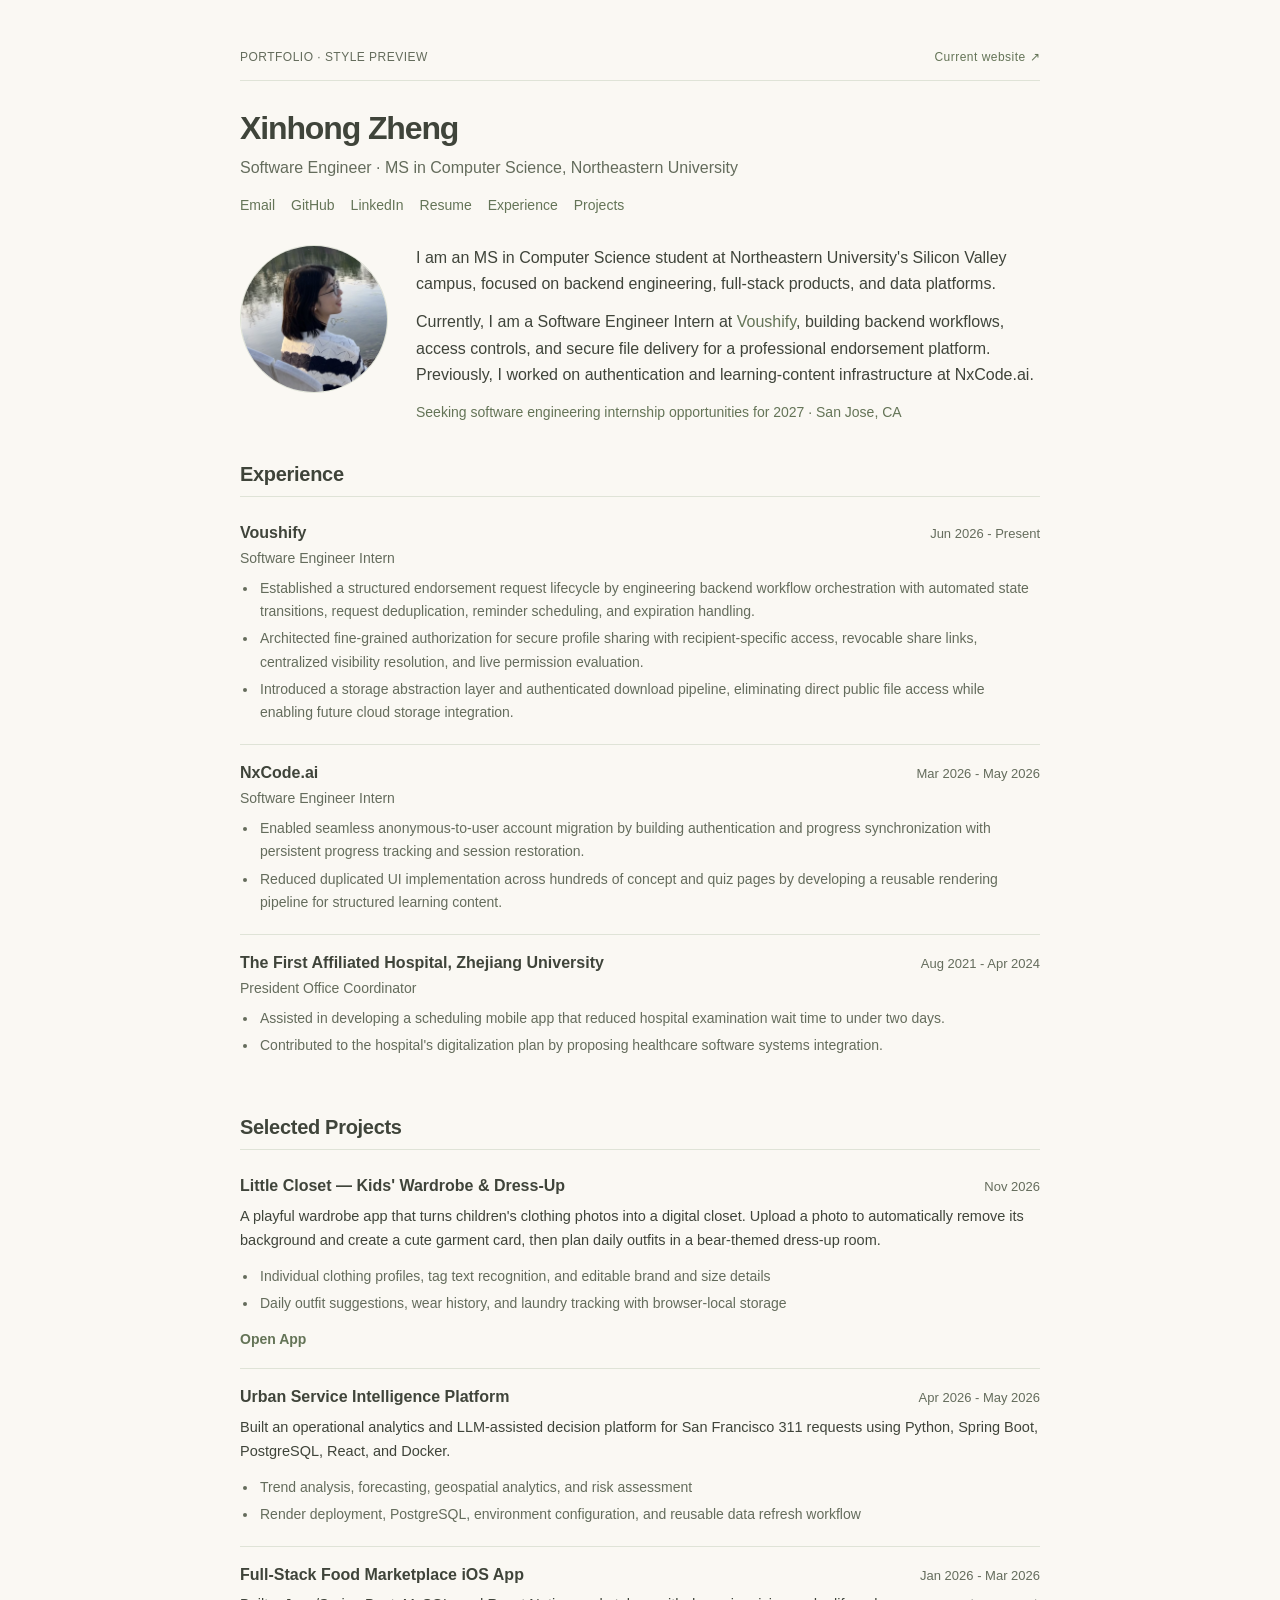
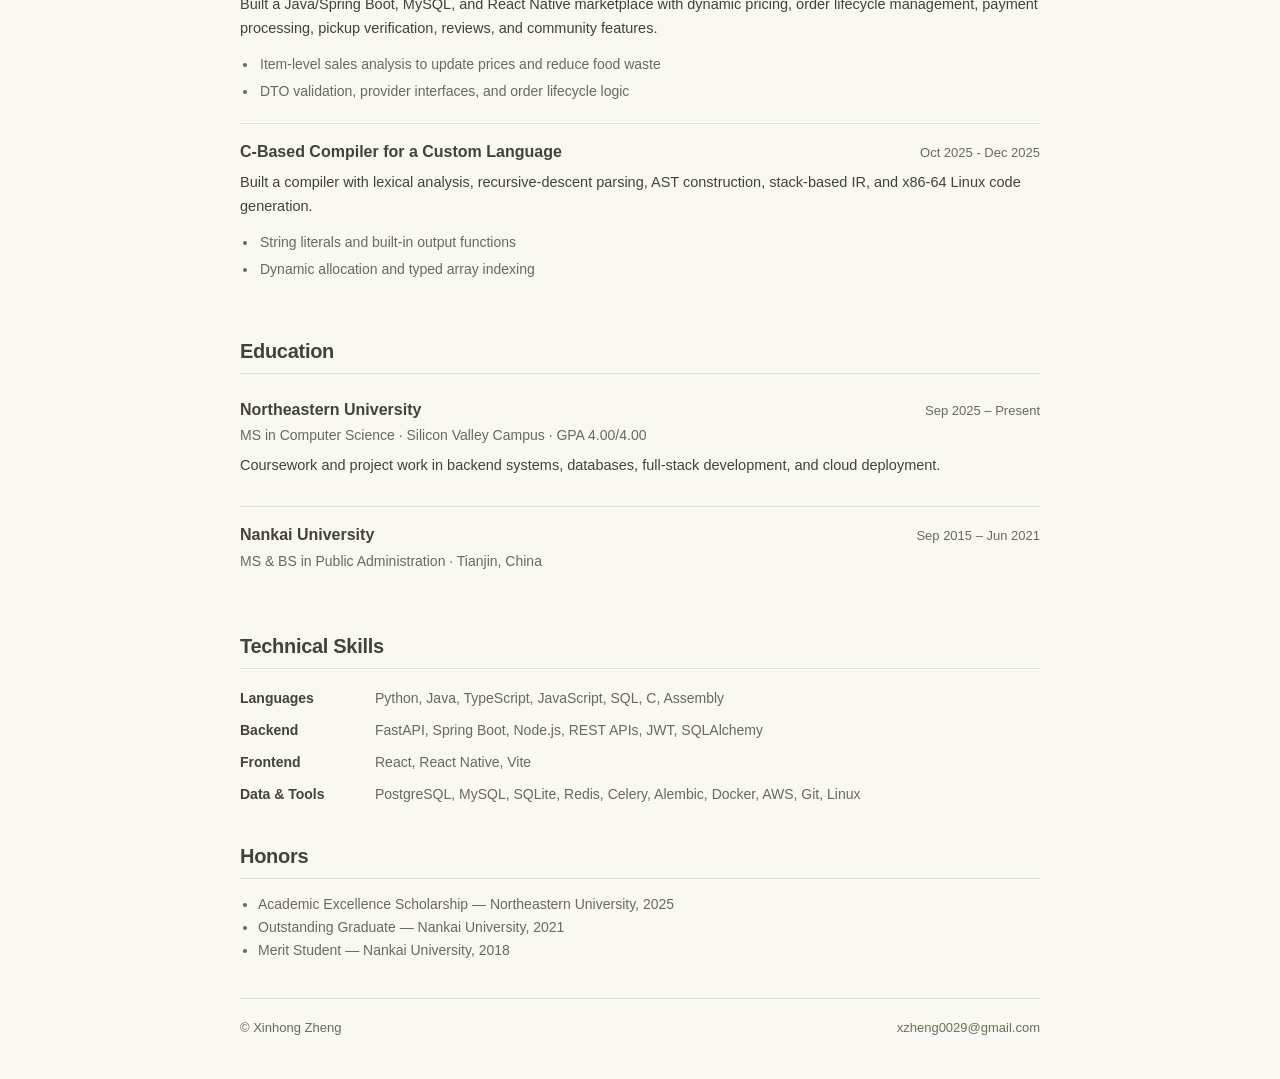
==== test.html @ 4bdd2804 "Add compact portfolio style preview as separate test page" ====
<!doctype html><html lang="en"><head><meta charset="utf-8"><meta name="viewport" content="width=device-width,initial-scale=1"><meta name="robots" content="noindex"><title>Xinhong Zheng | Compact Portfolio Preview</title><link rel="stylesheet" href="styles/compact-preview.css"></head><body><main class="wrap"><div class="preview"><span>PORTFOLIO · STYLE PREVIEW</span><a href="index.html">Current website ↗</a></div><header><h1>Xinhong Zheng</h1><p class="subtitle">Software Engineer · MS in Computer Science, Northeastern University</p><nav class="links" aria-label="Profile links"><a href="mailto:xzheng0029@gmail.com">Email</a><a href="https://github.com/Xinhong029">GitHub</a><a href="https://www.linkedin.com/in/xzheng0029/">LinkedIn</a><a href="resume.pdf">Resume</a><a href="#experience">Experience</a><a href="#projects">Projects</a></nav><div class="intro"><img src="assets/profile-photo.jpg" alt="Xinhong Zheng by a lake"><div><p>I am an MS in Computer Science student at Northeastern University's Silicon Valley campus, focused on backend engineering, full-stack products, and data platforms.</p><p>Currently, I am a Software Engineer Intern at <a href="#experience">Voushify</a>, building backend workflows, access controls, and secure file delivery for a professional endorsement platform. Previously, I worked on authentication and learning-content infrastructure at NxCode.ai.</p><p class="availability">Seeking software engineering internship opportunities for 2027 · San Jose, CA</p></div></div></header><section id="experience"><h2>Experience</h2><article class="entry"><div class="entry-head"><h3>Voushify</h3><span class="date">Jun 2026 - Present</span></div><p class="role">Software Engineer Intern</p><ul>
<li>Established a structured endorsement request lifecycle by engineering backend workflow orchestration with automated state transitions, request deduplication, reminder scheduling, and expiration handling.</li>
<li>Architected fine-grained authorization for secure profile sharing with recipient-specific access, revocable share links, centralized visibility resolution, and live permission evaluation.</li>
<li>Introduced a storage abstraction layer and authenticated download pipeline, eliminating direct public file access while enabling future cloud storage integration.</li>
</ul></article><article class="entry"><div class="entry-head"><h3>NxCode.ai</h3><span class="date">Mar 2026 - May 2026</span></div><p class="role">Software Engineer Intern</p><ul>
<li>Enabled seamless anonymous-to-user account migration by building authentication and progress synchronization with persistent progress tracking and session restoration.</li>
<li>Reduced duplicated UI implementation across hundreds of concept and quiz pages by developing a reusable rendering pipeline for structured learning content.</li>
</ul></article><article class="entry"><div class="entry-head"><h3>The First Affiliated Hospital, Zhejiang University</h3><span class="date">Aug 2021 - Apr 2024</span></div><p class="role">President Office Coordinator</p><ul>
<li>Assisted in developing a scheduling mobile app that reduced hospital examination wait time to under two days.</li>
<li>Contributed to the hospital's digitalization plan by proposing healthcare software systems integration.</li>
</ul></article></section><section id="projects"><h2>Selected Projects</h2><article class="entry project"><div class="entry-head"><h3>Little Closet — Kids' Wardrobe & Dress-Up</h3><span class="date">Nov 2026</span></div><p>A playful wardrobe app that turns children's clothing photos into
              a digital closet. Upload a photo to automatically remove its
              background and create a cute garment card, then plan daily outfits
              in a bear-themed dress-up room.</p><ul>
<li>Individual clothing profiles, tag text recognition, and editable brand and size details</li>
<li>Daily outfit suggestions, wear history, and laundry tracking with browser-local storage</li>
</ul><a class="ghost-btn" href="https://little-closet-playroom.seasonalchutney2.chatgpt.site" rel="noopener" target="_blank">
<i aria-hidden="true" class="fa-solid fa-arrow-up-right-from-square"></i>
              Open App
            </a></article><article class="entry project"><div class="entry-head"><h3>Urban Service Intelligence Platform</h3><span class="date">Apr 2026 - May 2026</span></div><p>Built an operational analytics and LLM-assisted decision platform
              for San Francisco 311 requests using Python, Spring Boot,
              PostgreSQL, React, and Docker.</p><ul>
<li>Trend analysis, forecasting, geospatial analytics, and risk assessment</li>
<li>Render deployment, PostgreSQL, environment configuration, and reusable data refresh workflow</li>
</ul></article><article class="entry project"><div class="entry-head"><h3>Full-Stack Food Marketplace iOS App</h3><span class="date">Jan 2026 - Mar 2026</span></div><p>Built a Java/Spring Boot, MySQL, and React Native marketplace with
              dynamic pricing, order lifecycle management, payment processing,
              pickup verification, reviews, and community features.</p><ul>
<li>Item-level sales analysis to update prices and reduce food waste</li>
<li>DTO validation, provider interfaces, and order lifecycle logic</li>
</ul></article><article class="entry project"><div class="entry-head"><h3>C-Based Compiler for a Custom Language</h3><span class="date">Oct 2025 - Dec 2025</span></div><p>Built a compiler with lexical analysis, recursive-descent parsing,
              AST construction, stack-based IR, and x86-64 Linux code generation.</p><ul>
<li>String literals and built-in output functions</li>
<li>Dynamic allocation and typed array indexing</li>
</ul></article></section><section><h2>Education</h2><article class="entry"><div class="entry-head"><h3>Northeastern University</h3><span class="date">Sep 2025 – Present</span></div><p class="role">MS in Computer Science · Silicon Valley Campus · GPA 4.00/4.00</p><p>Coursework and project work in backend systems, databases, full-stack development, and cloud deployment.</p></article><article class="entry"><div class="entry-head"><h3>Nankai University</h3><span class="date">Sep 2015 – Jun 2021</span></div><p class="role">MS &amp; BS in Public Administration · Tianjin, China</p></article></section><section><h2>Technical Skills</h2><dl class="skills"><dt>Languages</dt><dd>Python, Java, TypeScript, JavaScript, SQL, C, Assembly</dd><dt>Backend</dt><dd>FastAPI, Spring Boot, Node.js, REST APIs, JWT, SQLAlchemy</dd><dt>Frontend</dt><dd>React, React Native, Vite</dd><dt>Data &amp; Tools</dt><dd>PostgreSQL, MySQL, SQLite, Redis, Celery, Alembic, Docker, AWS, Git, Linux</dd></dl></section><section><h2>Honors</h2><ul class="award-list"><li>Academic Excellence Scholarship — Northeastern University, 2025</li><li>Outstanding Graduate — Nankai University, 2021</li><li>Merit Student — Nankai University, 2018</li></ul></section><footer><span>© Xinhong Zheng</span><a href="mailto:xzheng0029@gmail.com">xzheng0029@gmail.com</a></footer></main></body></html>
---- styles/compact-preview.css ----
:root{--bg:#faf8f3;--panel:#fffdf7;--ink:#3f443a;--muted:#646c5c;--green:#647457;--line:#dfe3d7;--soft:#eceee2}*{box-sizing:border-box}html{scroll-behavior:smooth;scroll-padding-top:24px}body{margin:0;background:var(--bg);color:var(--ink);font:16px/1.65 -apple-system,BlinkMacSystemFont,"Segoe UI",Roboto,Helvetica,Arial,sans-serif;-webkit-font-smoothing:antialiased}.wrap{max-width:848px;margin:0 auto;padding:48px 24px 40px}a{color:var(--green);text-decoration:none}a:hover{text-decoration:underline}a:focus-visible{outline:2px solid var(--green);outline-offset:4px}.preview{font-size:12px;letter-spacing:.04em;color:var(--muted);border-bottom:1px solid var(--line);padding-bottom:12px;margin-bottom:28px;display:flex;justify-content:space-between;gap:15px}h1{font-size:32px;line-height:1.2;letter-spacing:-.035em;margin:0 0 8px;font-weight:700}.subtitle{color:var(--muted);font-size:16px;margin:0 0 12px}.links{display:flex;flex-wrap:wrap;gap:7px 16px;font-size:14px}.intro{display:grid;grid-template-columns:148px 1fr;gap:28px;margin-top:28px;align-items:start}.intro img{width:148px;height:148px;border-radius:50%;object-fit:cover;object-position:center 52%;border:1px solid var(--line)}p{margin:0 0 12px}.intro p:last-child{margin:0}.availability{font-size:14px;color:var(--green)}section{margin-top:36px}h2{font-size:20px;line-height:1.4;letter-spacing:-.015em;margin:0 0 8px;padding-bottom:8px;border-bottom:1px solid var(--line)}h3{font-size:16px;line-height:1.45;margin:0;font-weight:650}.entry{padding:16px 0;border-bottom:1px solid var(--line)}.entry:last-child{border-bottom:0}.entry-head{display:flex;justify-content:space-between;align-items:baseline;gap:20px}.date{font-size:13px;color:var(--muted);white-space:nowrap}.role{font-size:14px;margin:3px 0 7px;color:var(--muted)}.entry p:not(.role){font-size:14.5px;margin-top:7px}.entry ul{padding-left:18px;margin:6px 0 0;font-size:14px;color:var(--muted)}.entry li{padding-left:2px;margin:4px 0}.project .ghost-btn{display:inline-block;font-size:14px;font-weight:600;margin-top:9px}.project .ghost-btn i{display:none}.skills{display:grid;grid-template-columns:115px 1fr;gap:9px 20px;font-size:14px;margin:18px 0 0}.skills dt{font-weight:600}.skills dd{margin:0;color:var(--muted)}.award-list{padding-left:18px;font-size:14px;color:var(--muted)}footer{border-top:1px solid var(--line);margin-top:36px;padding-top:18px;font-size:13px;color:var(--muted);display:flex;justify-content:space-between;gap:15px}@media(max-width:600px){.wrap{padding:26px 22px 32px}.intro{grid-template-columns:1fr;gap:20px}.intro img{width:112px;height:112px}.entry-head{display:block}.date{display:block;margin-top:3px}.skills{grid-template-columns:1fr;gap:3px}.skills dd{margin-bottom:9px}h1{font-size:29px}footer{flex-wrap:wrap}}
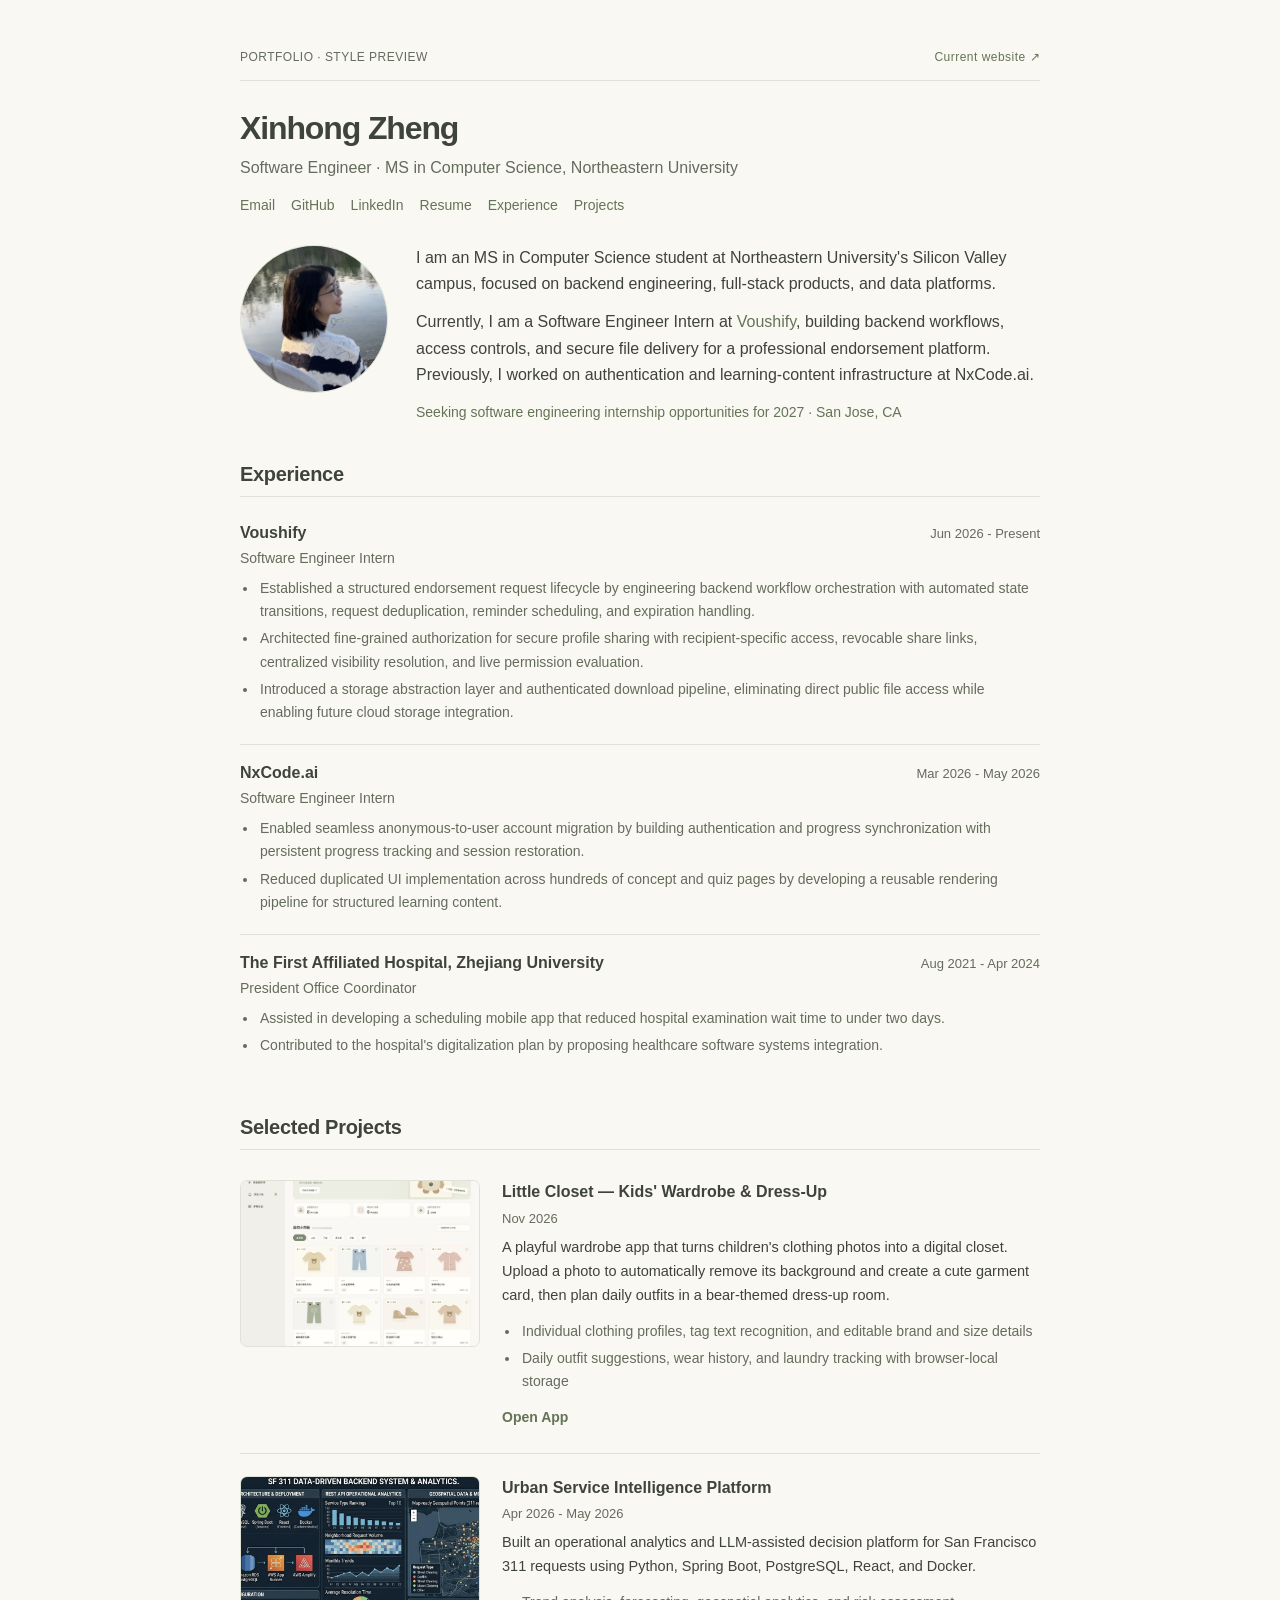
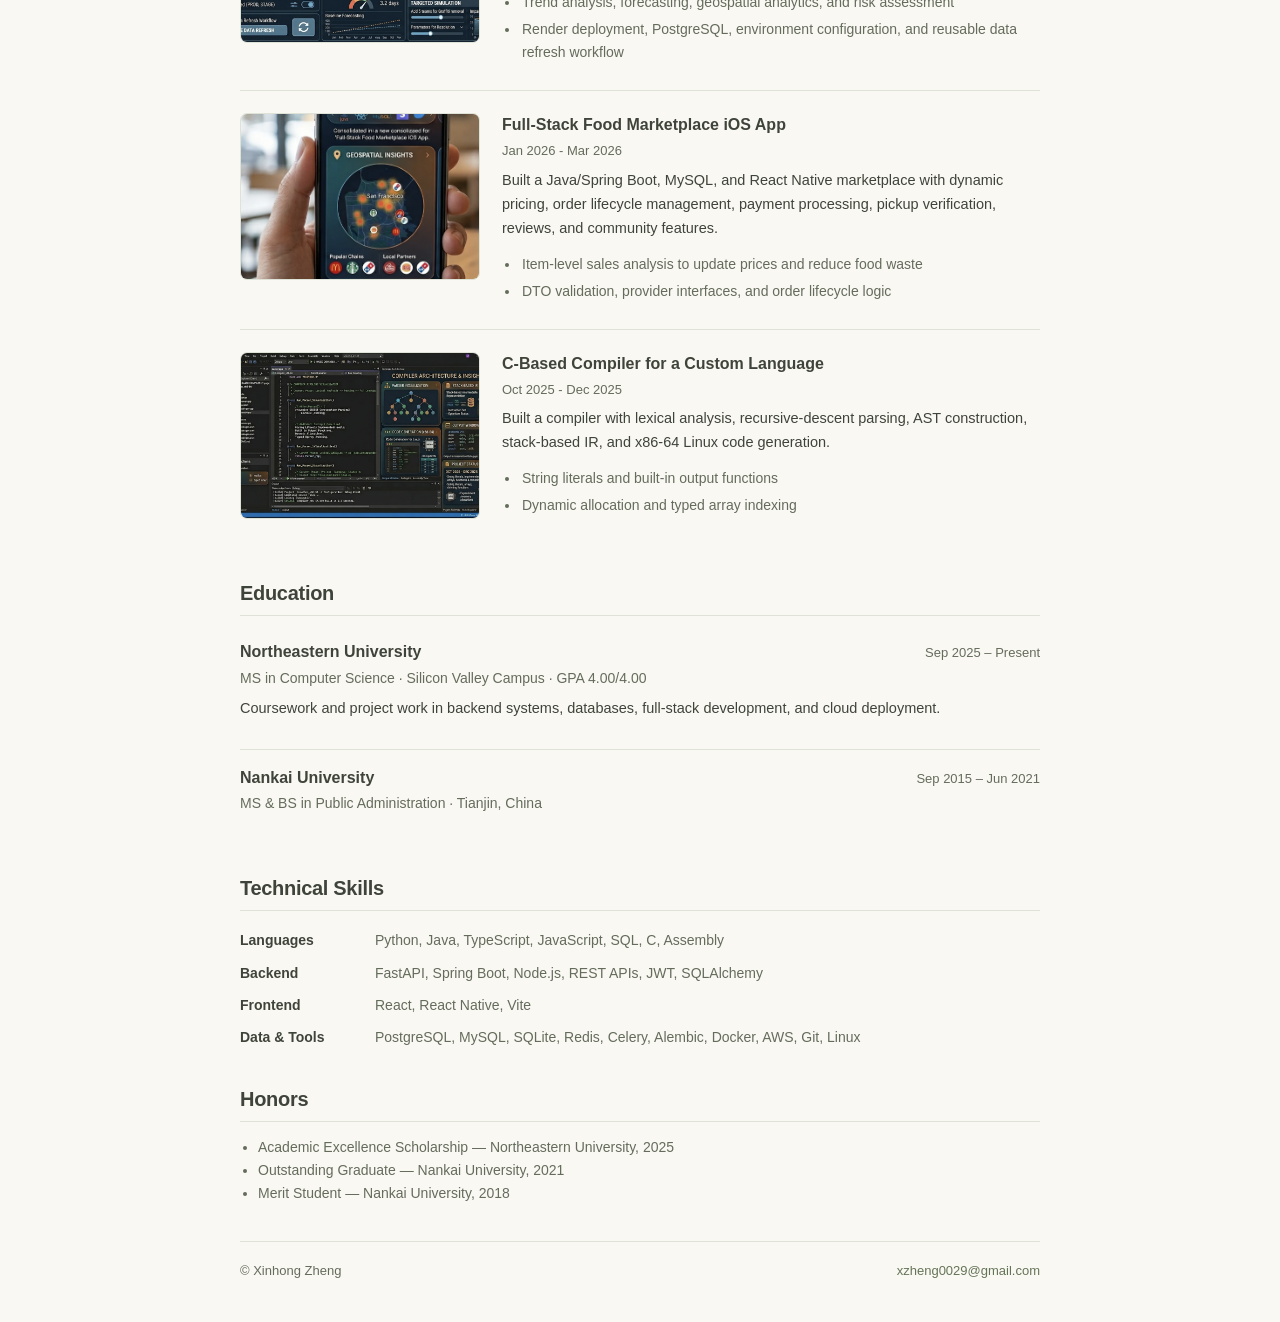
==== commit 05525391: "Restore project figures alongside compact descriptions" ====
--- a/test.html
+++ b/test.html
@@ -1,4 +1,5 @@
-<!doctype html><html lang="en"><head><meta charset="utf-8"><meta name="viewport" content="width=device-width,initial-scale=1"><meta name="robots" content="noindex"><title>Xinhong Zheng | Compact Portfolio Preview</title><link rel="stylesheet" href="styles/compact-preview.css"></head><body><main class="wrap"><div class="preview"><span>PORTFOLIO · STYLE PREVIEW</span><a href="index.html">Current website ↗</a></div><header><h1>Xinhong Zheng</h1><p class="subtitle">Software Engineer · MS in Computer Science, Northeastern University</p><nav class="links" aria-label="Profile links"><a href="mailto:xzheng0029@gmail.com">Email</a><a href="https://github.com/Xinhong029">GitHub</a><a href="https://www.linkedin.com/in/xzheng0029/">LinkedIn</a><a href="resume.pdf">Resume</a><a href="#experience">Experience</a><a href="#projects">Projects</a></nav><div class="intro"><img src="assets/profile-photo.jpg" alt="Xinhong Zheng by a lake"><div><p>I am an MS in Computer Science student at Northeastern University's Silicon Valley campus, focused on backend engineering, full-stack products, and data platforms.</p><p>Currently, I am a Software Engineer Intern at <a href="#experience">Voushify</a>, building backend workflows, access controls, and secure file delivery for a professional endorsement platform. Previously, I worked on authentication and learning-content infrastructure at NxCode.ai.</p><p class="availability">Seeking software engineering internship opportunities for 2027 · San Jose, CA</p></div></div></header><section id="experience"><h2>Experience</h2><article class="entry"><div class="entry-head"><h3>Voushify</h3><span class="date">Jun 2026 - Present</span></div><p class="role">Software Engineer Intern</p><ul>
+<!DOCTYPE html>
+<html lang="en"><head><meta charset="utf-8"/><meta content="width=device-width,initial-scale=1" name="viewport"/><meta content="noindex" name="robots"/><title>Xinhong Zheng | Compact Portfolio Preview</title><link href="styles/compact-preview.css" rel="stylesheet"/></head><body><main class="wrap"><div class="preview"><span>PORTFOLIO · STYLE PREVIEW</span><a href="index.html">Current website ↗</a></div><header><h1>Xinhong Zheng</h1><p class="subtitle">Software Engineer · MS in Computer Science, Northeastern University</p><nav aria-label="Profile links" class="links"><a href="mailto:xzheng0029@gmail.com">Email</a><a href="https://github.com/Xinhong029">GitHub</a><a href="https://www.linkedin.com/in/xzheng0029/">LinkedIn</a><a href="resume.pdf">Resume</a><a href="#experience">Experience</a><a href="#projects">Projects</a></nav><div class="intro"><img alt="Xinhong Zheng by a lake" src="assets/profile-photo.jpg"/><div><p>I am an MS in Computer Science student at Northeastern University's Silicon Valley campus, focused on backend engineering, full-stack products, and data platforms.</p><p>Currently, I am a Software Engineer Intern at <a href="#experience">Voushify</a>, building backend workflows, access controls, and secure file delivery for a professional endorsement platform. Previously, I worked on authentication and learning-content infrastructure at NxCode.ai.</p><p class="availability">Seeking software engineering internship opportunities for 2027 · San Jose, CA</p></div></div></header><section id="experience"><h2>Experience</h2><article class="entry"><div class="entry-head"><h3>Voushify</h3><span class="date">Jun 2026 - Present</span></div><p class="role">Software Engineer Intern</p><ul>
 <li>Established a structured endorsement request lifecycle by engineering backend workflow orchestration with automated state transitions, request deduplication, reminder scheduling, and expiration handling.</li>
 <li>Architected fine-grained authorization for secure profile sharing with recipient-specific access, revocable share links, centralized visibility resolution, and live permission evaluation.</li>
 <li>Introduced a storage abstraction layer and authenticated download pipeline, eliminating direct public file access while enabling future cloud storage integration.</li>
@@ -8,7 +9,9 @@
 </ul></article><article class="entry"><div class="entry-head"><h3>The First Affiliated Hospital, Zhejiang University</h3><span class="date">Aug 2021 - Apr 2024</span></div><p class="role">President Office Coordinator</p><ul>
 <li>Assisted in developing a scheduling mobile app that reduced hospital examination wait time to under two days.</li>
 <li>Contributed to the hospital's digitalization plan by proposing healthcare software systems integration.</li>
-</ul></article></section><section id="projects"><h2>Selected Projects</h2><article class="entry project"><div class="entry-head"><h3>Little Closet — Kids' Wardrobe & Dress-Up</h3><span class="date">Nov 2026</span></div><p>A playful wardrobe app that turns children's clothing photos into
+</ul></article></section><section id="projects"><h2>Selected Projects</h2><article class="entry project"><figure class="project-image">
+<img alt="Little Closet children's wardrobe app with a playful bear dress-up room and clothing collection" loading="lazy" src="assets/project-figures/little-closet.webp"/>
+</figure><div class="project-description"><div class="entry-head"><h3>Little Closet — Kids' Wardrobe &amp; Dress-Up</h3><span class="date">Nov 2026</span></div><p>A playful wardrobe app that turns children's clothing photos into
               a digital closet. Upload a photo to automatically remove its
               background and create a cute garment card, then plan daily outfits
               in a bear-themed dress-up room.</p><ul>
@@ -17,18 +20,24 @@
 </ul><a class="ghost-btn" href="https://little-closet-playroom.seasonalchutney2.chatgpt.site" rel="noopener" target="_blank">
 <i aria-hidden="true" class="fa-solid fa-arrow-up-right-from-square"></i>
               Open App
-            </a></article><article class="entry project"><div class="entry-head"><h3>Urban Service Intelligence Platform</h3><span class="date">Apr 2026 - May 2026</span></div><p>Built an operational analytics and LLM-assisted decision platform
+            </a></div></article><article class="entry project"><figure class="project-image">
+<img alt="SF 311 analytics dashboard with backend architecture, operational charts, and geospatial map" loading="lazy" src="assets/project-figures/urban-service-intelligence.webp"/>
+</figure><div class="project-description"><div class="entry-head"><h3>Urban Service Intelligence Platform</h3><span class="date">Apr 2026 - May 2026</span></div><p>Built an operational analytics and LLM-assisted decision platform
               for San Francisco 311 requests using Python, Spring Boot,
               PostgreSQL, React, and Docker.</p><ul>
 <li>Trend analysis, forecasting, geospatial analytics, and risk assessment</li>
 <li>Render deployment, PostgreSQL, environment configuration, and reusable data refresh workflow</li>
-</ul></article><article class="entry project"><div class="entry-head"><h3>Full-Stack Food Marketplace iOS App</h3><span class="date">Jan 2026 - Mar 2026</span></div><p>Built a Java/Spring Boot, MySQL, and React Native marketplace with
+</ul></div></article><article class="entry project"><figure class="project-image">
+<img alt="Food marketplace mobile app and operational metrics demo in a restaurant setting" loading="lazy" src="assets/project-figures/food-marketplace.webp"/>
+</figure><div class="project-description"><div class="entry-head"><h3>Full-Stack Food Marketplace iOS App</h3><span class="date">Jan 2026 - Mar 2026</span></div><p>Built a Java/Spring Boot, MySQL, and React Native marketplace with
               dynamic pricing, order lifecycle management, payment processing,
               pickup verification, reviews, and community features.</p><ul>
 <li>Item-level sales analysis to update prices and reduce food waste</li>
 <li>DTO validation, provider interfaces, and order lifecycle logic</li>
-</ul></article><article class="entry project"><div class="entry-head"><h3>C-Based Compiler for a Custom Language</h3><span class="date">Oct 2025 - Dec 2025</span></div><p>Built a compiler with lexical analysis, recursive-descent parsing,
+</ul></div></article><article class="entry project"><figure class="project-image">
+<img alt="Compiler architecture demo with source code, parser visualization, stack-based IR, and output window" loading="lazy" src="assets/project-figures/compiler-demo.webp"/>
+</figure><div class="project-description"><div class="entry-head"><h3>C-Based Compiler for a Custom Language</h3><span class="date">Oct 2025 - Dec 2025</span></div><p>Built a compiler with lexical analysis, recursive-descent parsing,
               AST construction, stack-based IR, and x86-64 Linux code generation.</p><ul>
 <li>String literals and built-in output functions</li>
 <li>Dynamic allocation and typed array indexing</li>
-</ul></article></section><section><h2>Education</h2><article class="entry"><div class="entry-head"><h3>Northeastern University</h3><span class="date">Sep 2025 – Present</span></div><p class="role">MS in Computer Science · Silicon Valley Campus · GPA 4.00/4.00</p><p>Coursework and project work in backend systems, databases, full-stack development, and cloud deployment.</p></article><article class="entry"><div class="entry-head"><h3>Nankai University</h3><span class="date">Sep 2015 – Jun 2021</span></div><p class="role">MS &amp; BS in Public Administration · Tianjin, China</p></article></section><section><h2>Technical Skills</h2><dl class="skills"><dt>Languages</dt><dd>Python, Java, TypeScript, JavaScript, SQL, C, Assembly</dd><dt>Backend</dt><dd>FastAPI, Spring Boot, Node.js, REST APIs, JWT, SQLAlchemy</dd><dt>Frontend</dt><dd>React, React Native, Vite</dd><dt>Data &amp; Tools</dt><dd>PostgreSQL, MySQL, SQLite, Redis, Celery, Alembic, Docker, AWS, Git, Linux</dd></dl></section><section><h2>Honors</h2><ul class="award-list"><li>Academic Excellence Scholarship — Northeastern University, 2025</li><li>Outstanding Graduate — Nankai University, 2021</li><li>Merit Student — Nankai University, 2018</li></ul></section><footer><span>© Xinhong Zheng</span><a href="mailto:xzheng0029@gmail.com">xzheng0029@gmail.com</a></footer></main></body></html>+</ul></div></article></section><section><h2>Education</h2><article class="entry"><div class="entry-head"><h3>Northeastern University</h3><span class="date">Sep 2025 – Present</span></div><p class="role">MS in Computer Science · Silicon Valley Campus · GPA 4.00/4.00</p><p>Coursework and project work in backend systems, databases, full-stack development, and cloud deployment.</p></article><article class="entry"><div class="entry-head"><h3>Nankai University</h3><span class="date">Sep 2015 – Jun 2021</span></div><p class="role">MS &amp; BS in Public Administration · Tianjin, China</p></article></section><section><h2>Technical Skills</h2><dl class="skills"><dt>Languages</dt><dd>Python, Java, TypeScript, JavaScript, SQL, C, Assembly</dd><dt>Backend</dt><dd>FastAPI, Spring Boot, Node.js, REST APIs, JWT, SQLAlchemy</dd><dt>Frontend</dt><dd>React, React Native, Vite</dd><dt>Data &amp; Tools</dt><dd>PostgreSQL, MySQL, SQLite, Redis, Celery, Alembic, Docker, AWS, Git, Linux</dd></dl></section><section><h2>Honors</h2><ul class="award-list"><li>Academic Excellence Scholarship — Northeastern University, 2025</li><li>Outstanding Graduate — Nankai University, 2021</li><li>Merit Student — Nankai University, 2018</li></ul></section><footer><span>© Xinhong Zheng</span><a href="mailto:xzheng0029@gmail.com">xzheng0029@gmail.com</a></footer></main></body></html>
--- a/styles/compact-preview.css
+++ b/styles/compact-preview.css
@@ -1,2 +1,11 @@
 
 :root{--bg:#faf8f3;--panel:#fffdf7;--ink:#3f443a;--muted:#646c5c;--green:#647457;--line:#dfe3d7;--soft:#eceee2}*{box-sizing:border-box}html{scroll-behavior:smooth;scroll-padding-top:24px}body{margin:0;background:var(--bg);color:var(--ink);font:16px/1.65 -apple-system,BlinkMacSystemFont,"Segoe UI",Roboto,Helvetica,Arial,sans-serif;-webkit-font-smoothing:antialiased}.wrap{max-width:848px;margin:0 auto;padding:48px 24px 40px}a{color:var(--green);text-decoration:none}a:hover{text-decoration:underline}a:focus-visible{outline:2px solid var(--green);outline-offset:4px}.preview{font-size:12px;letter-spacing:.04em;color:var(--muted);border-bottom:1px solid var(--line);padding-bottom:12px;margin-bottom:28px;display:flex;justify-content:space-between;gap:15px}h1{font-size:32px;line-height:1.2;letter-spacing:-.035em;margin:0 0 8px;font-weight:700}.subtitle{color:var(--muted);font-size:16px;margin:0 0 12px}.links{display:flex;flex-wrap:wrap;gap:7px 16px;font-size:14px}.intro{display:grid;grid-template-columns:148px 1fr;gap:28px;margin-top:28px;align-items:start}.intro img{width:148px;height:148px;border-radius:50%;object-fit:cover;object-position:center 52%;border:1px solid var(--line)}p{margin:0 0 12px}.intro p:last-child{margin:0}.availability{font-size:14px;color:var(--green)}section{margin-top:36px}h2{font-size:20px;line-height:1.4;letter-spacing:-.015em;margin:0 0 8px;padding-bottom:8px;border-bottom:1px solid var(--line)}h3{font-size:16px;line-height:1.45;margin:0;font-weight:650}.entry{padding:16px 0;border-bottom:1px solid var(--line)}.entry:last-child{border-bottom:0}.entry-head{display:flex;justify-content:space-between;align-items:baseline;gap:20px}.date{font-size:13px;color:var(--muted);white-space:nowrap}.role{font-size:14px;margin:3px 0 7px;color:var(--muted)}.entry p:not(.role){font-size:14.5px;margin-top:7px}.entry ul{padding-left:18px;margin:6px 0 0;font-size:14px;color:var(--muted)}.entry li{padding-left:2px;margin:4px 0}.project .ghost-btn{display:inline-block;font-size:14px;font-weight:600;margin-top:9px}.project .ghost-btn i{display:none}.skills{display:grid;grid-template-columns:115px 1fr;gap:9px 20px;font-size:14px;margin:18px 0 0}.skills dt{font-weight:600}.skills dd{margin:0;color:var(--muted)}.award-list{padding-left:18px;font-size:14px;color:var(--muted)}footer{border-top:1px solid var(--line);margin-top:36px;padding-top:18px;font-size:13px;color:var(--muted);display:flex;justify-content:space-between;gap:15px}@media(max-width:600px){.wrap{padding:26px 22px 32px}.intro{grid-template-columns:1fr;gap:20px}.intro img{width:112px;height:112px}.entry-head{display:block}.date{display:block;margin-top:3px}.skills{grid-template-columns:1fr;gap:3px}.skills dd{margin-bottom:9px}h1{font-size:29px}footer{flex-wrap:wrap}}
+
+/* Pair each project figure with its detailed description. */
+.project{display:grid;grid-template-columns:240px minmax(0,1fr);gap:22px;align-items:start;padding:22px 0}
+.project-image{margin:0;overflow:hidden;border:1px solid var(--line);border-radius:7px;background:var(--soft)}
+.project-image img{display:block;width:100%;height:165px;object-fit:cover;object-position:center}
+.project .entry-head{display:block}
+.project .date{display:block;margin-top:4px}
+.project-description{min-width:0}
+@media(max-width:640px){.project{grid-template-columns:1fr;gap:14px}.project-image img{height:auto;aspect-ratio:16/10;object-fit:cover}}
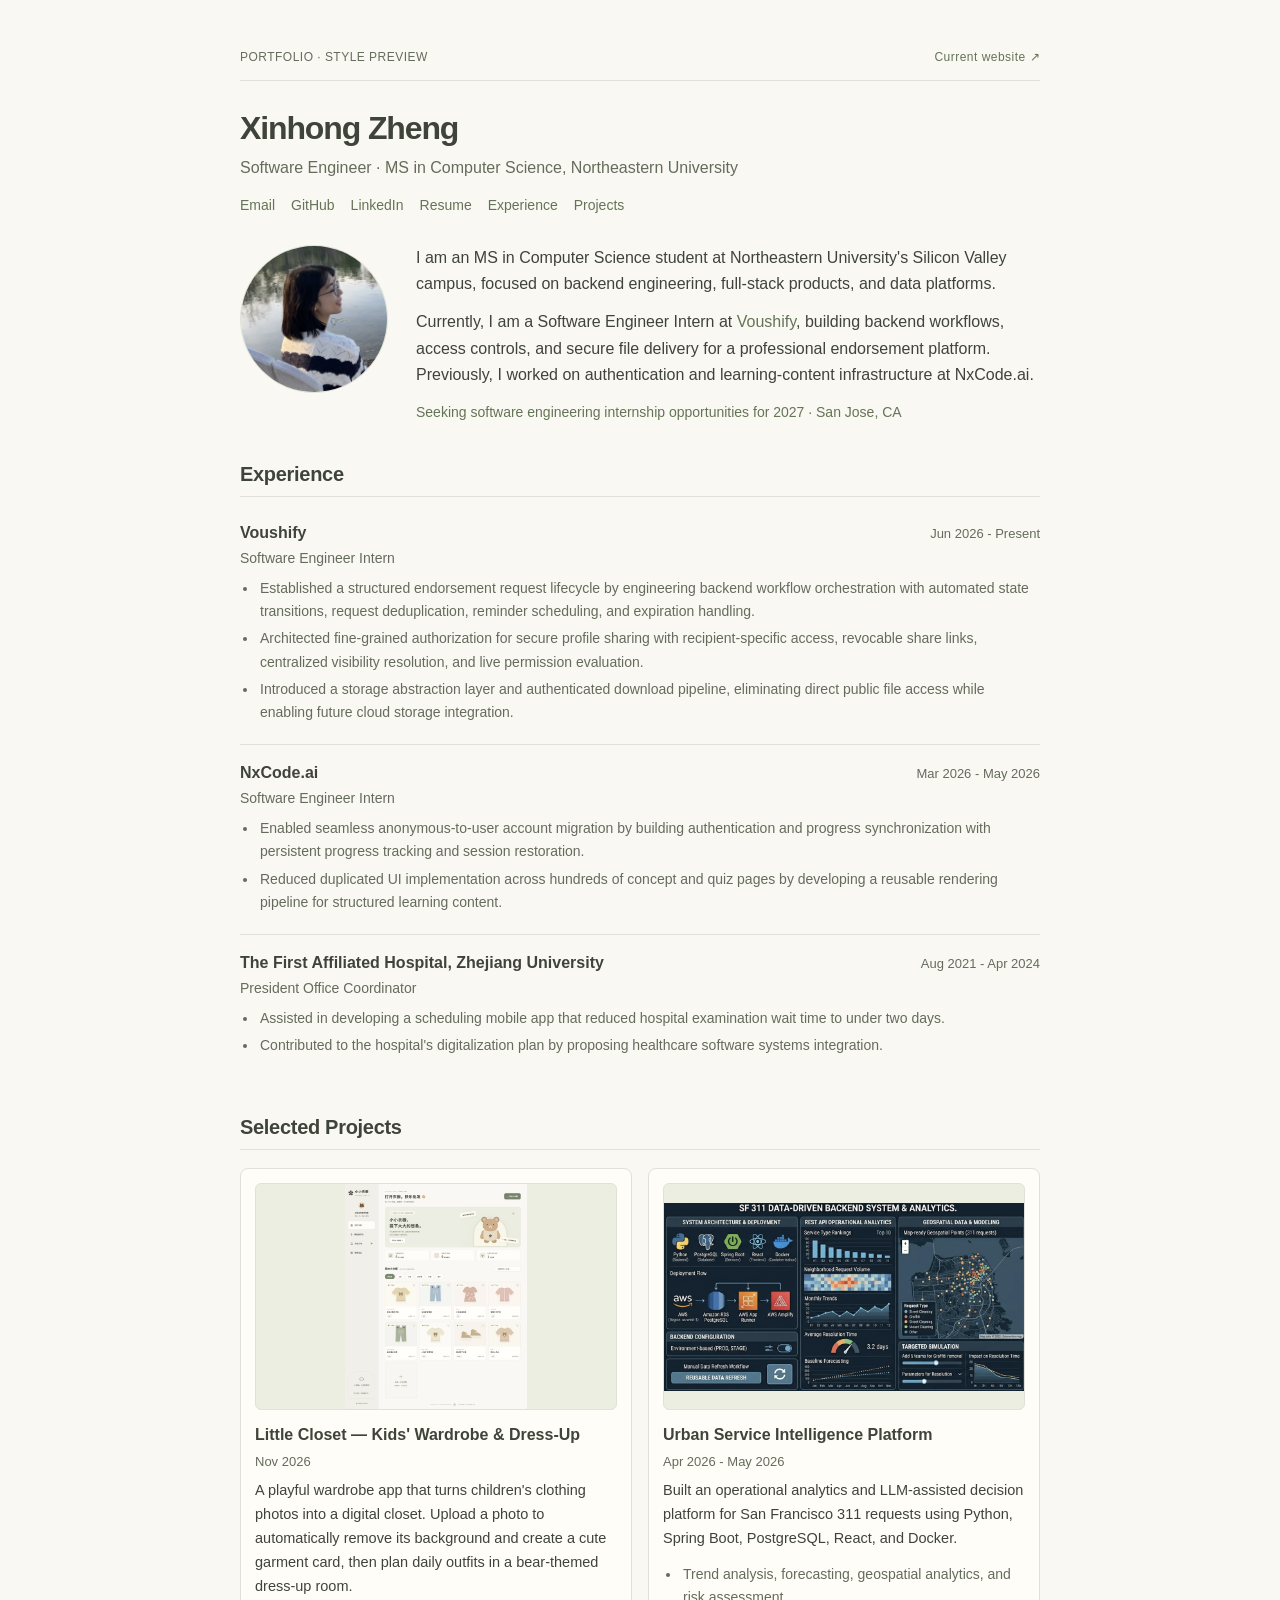
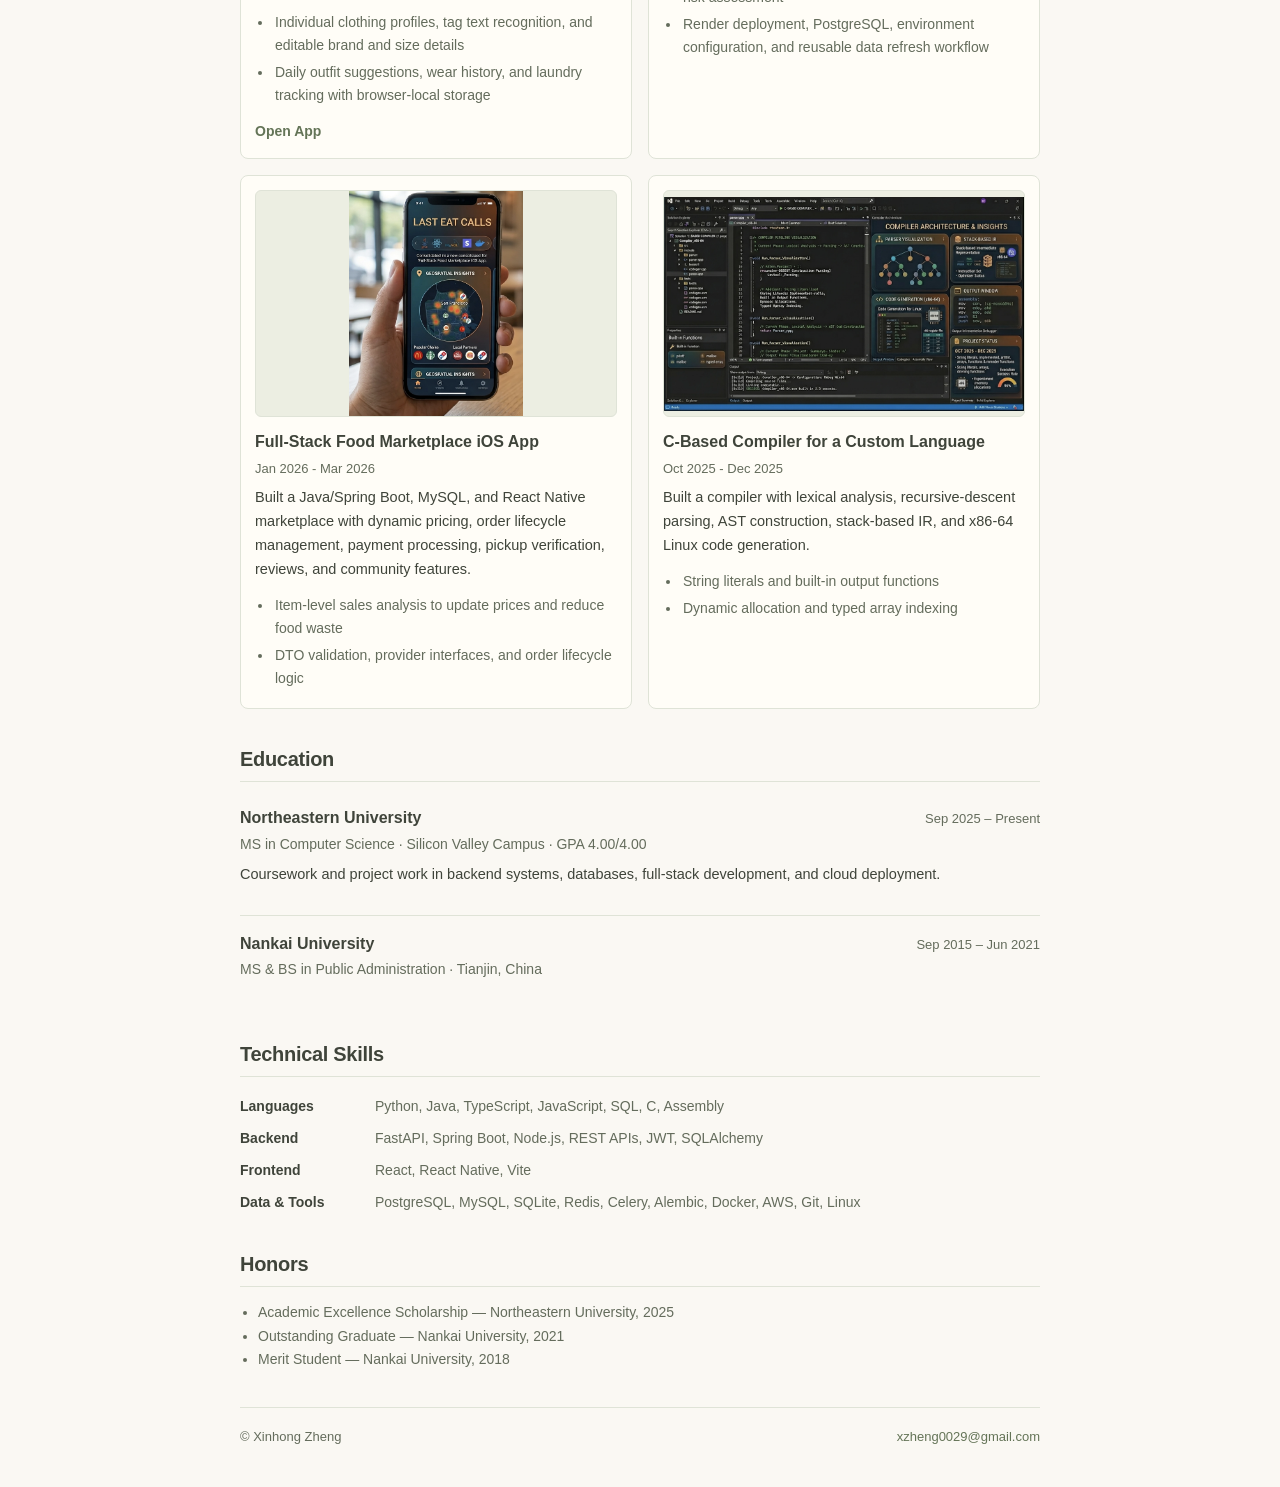
==== commit 908e8dff: "Restore homepage and refine project figures on preview" ====
--- a/test.html
+++ b/test.html
@@ -1,5 +1,6 @@
 <!DOCTYPE html>
-<html lang="en"><head><meta charset="utf-8"/><meta content="width=device-width,initial-scale=1" name="viewport"/><meta content="noindex" name="robots"/><title>Xinhong Zheng | Compact Portfolio Preview</title><link href="styles/compact-preview.css" rel="stylesheet"/></head><body><main class="wrap"><div class="preview"><span>PORTFOLIO · STYLE PREVIEW</span><a href="index.html">Current website ↗</a></div><header><h1>Xinhong Zheng</h1><p class="subtitle">Software Engineer · MS in Computer Science, Northeastern University</p><nav aria-label="Profile links" class="links"><a href="mailto:xzheng0029@gmail.com">Email</a><a href="https://github.com/Xinhong029">GitHub</a><a href="https://www.linkedin.com/in/xzheng0029/">LinkedIn</a><a href="resume.pdf">Resume</a><a href="#experience">Experience</a><a href="#projects">Projects</a></nav><div class="intro"><img alt="Xinhong Zheng by a lake" src="assets/profile-photo.jpg"/><div><p>I am an MS in Computer Science student at Northeastern University's Silicon Valley campus, focused on backend engineering, full-stack products, and data platforms.</p><p>Currently, I am a Software Engineer Intern at <a href="#experience">Voushify</a>, building backend workflows, access controls, and secure file delivery for a professional endorsement platform. Previously, I worked on authentication and learning-content infrastructure at NxCode.ai.</p><p class="availability">Seeking software engineering internship opportunities for 2027 · San Jose, CA</p></div></div></header><section id="experience"><h2>Experience</h2><article class="entry"><div class="entry-head"><h3>Voushify</h3><span class="date">Jun 2026 - Present</span></div><p class="role">Software Engineer Intern</p><ul>
+
+<html lang="en"><head><meta charset="utf-8"/><meta content="width=device-width,initial-scale=1" name="viewport"/><meta content="noindex" name="robots"/><title>Xinhong Zheng | Compact Portfolio Preview</title><link href="styles/compact-preview.css?v=project-cards" rel="stylesheet"/></head><body><main class="wrap"><div class="preview"><span>PORTFOLIO · STYLE PREVIEW</span><a href="index.html">Current website ↗</a></div><header><h1>Xinhong Zheng</h1><p class="subtitle">Software Engineer · MS in Computer Science, Northeastern University</p><nav aria-label="Profile links" class="links"><a href="mailto:xzheng0029@gmail.com">Email</a><a href="https://github.com/Xinhong029">GitHub</a><a href="https://www.linkedin.com/in/xzheng0029/">LinkedIn</a><a href="resume.pdf">Resume</a><a href="#experience">Experience</a><a href="#projects">Projects</a></nav><div class="intro"><img alt="Xinhong Zheng by a lake" src="assets/profile-photo.jpg"/><div><p>I am an MS in Computer Science student at Northeastern University's Silicon Valley campus, focused on backend engineering, full-stack products, and data platforms.</p><p>Currently, I am a Software Engineer Intern at <a href="#experience">Voushify</a>, building backend workflows, access controls, and secure file delivery for a professional endorsement platform. Previously, I worked on authentication and learning-content infrastructure at NxCode.ai.</p><p class="availability">Seeking software engineering internship opportunities for 2027 · San Jose, CA</p></div></div></header><section id="experience"><h2>Experience</h2><article class="entry"><div class="entry-head"><h3>Voushify</h3><span class="date">Jun 2026 - Present</span></div><p class="role">Software Engineer Intern</p><ul>
 <li>Established a structured endorsement request lifecycle by engineering backend workflow orchestration with automated state transitions, request deduplication, reminder scheduling, and expiration handling.</li>
 <li>Architected fine-grained authorization for secure profile sharing with recipient-specific access, revocable share links, centralized visibility resolution, and live permission evaluation.</li>
 <li>Introduced a storage abstraction layer and authenticated download pipeline, eliminating direct public file access while enabling future cloud storage integration.</li>
@@ -9,9 +10,9 @@
 </ul></article><article class="entry"><div class="entry-head"><h3>The First Affiliated Hospital, Zhejiang University</h3><span class="date">Aug 2021 - Apr 2024</span></div><p class="role">President Office Coordinator</p><ul>
 <li>Assisted in developing a scheduling mobile app that reduced hospital examination wait time to under two days.</li>
 <li>Contributed to the hospital's digitalization plan by proposing healthcare software systems integration.</li>
-</ul></article></section><section id="projects"><h2>Selected Projects</h2><article class="entry project"><figure class="project-image">
-<img alt="Little Closet children's wardrobe app with a playful bear dress-up room and clothing collection" loading="lazy" src="assets/project-figures/little-closet.webp"/>
-</figure><div class="project-description"><div class="entry-head"><h3>Little Closet — Kids' Wardrobe &amp; Dress-Up</h3><span class="date">Nov 2026</span></div><p>A playful wardrobe app that turns children's clothing photos into
+</ul></article></section><section id="projects"><h2>Selected Projects</h2><div class="project-grid"><article class="entry project"><figure class="project-image">
+
+<a aria-label="Open full-size figure for Little Closet — Kids' Wardrobe &amp; Dress-Up (new tab)" href="assets/project-figures/little-closet.webp" rel="noopener" target="_blank"><img alt="Little Closet children's wardrobe app with a playful bear dress-up room and clothing collection" loading="lazy" src="assets/project-figures/little-closet.webp"/></a></figure><div class="project-description"><div class="entry-head"><h3>Little Closet — Kids' Wardrobe &amp; Dress-Up</h3><span class="date">Nov 2026</span></div><p>A playful wardrobe app that turns children's clothing photos into
               a digital closet. Upload a photo to automatically remove its
               background and create a cute garment card, then plan daily outfits
               in a bear-themed dress-up room.</p><ul>
@@ -21,23 +22,23 @@
 <i aria-hidden="true" class="fa-solid fa-arrow-up-right-from-square"></i>
               Open App
             </a></div></article><article class="entry project"><figure class="project-image">
-<img alt="SF 311 analytics dashboard with backend architecture, operational charts, and geospatial map" loading="lazy" src="assets/project-figures/urban-service-intelligence.webp"/>
-</figure><div class="project-description"><div class="entry-head"><h3>Urban Service Intelligence Platform</h3><span class="date">Apr 2026 - May 2026</span></div><p>Built an operational analytics and LLM-assisted decision platform
+
+<a aria-label="Open full-size figure for Urban Service Intelligence Platform (new tab)" href="assets/project-figures/urban-service-intelligence.webp" rel="noopener" target="_blank"><img alt="SF 311 analytics dashboard with backend architecture, operational charts, and geospatial map" loading="lazy" src="assets/project-figures/urban-service-intelligence.webp"/></a></figure><div class="project-description"><div class="entry-head"><h3>Urban Service Intelligence Platform</h3><span class="date">Apr 2026 - May 2026</span></div><p>Built an operational analytics and LLM-assisted decision platform
               for San Francisco 311 requests using Python, Spring Boot,
               PostgreSQL, React, and Docker.</p><ul>
 <li>Trend analysis, forecasting, geospatial analytics, and risk assessment</li>
 <li>Render deployment, PostgreSQL, environment configuration, and reusable data refresh workflow</li>
 </ul></div></article><article class="entry project"><figure class="project-image">
-<img alt="Food marketplace mobile app and operational metrics demo in a restaurant setting" loading="lazy" src="assets/project-figures/food-marketplace.webp"/>
-</figure><div class="project-description"><div class="entry-head"><h3>Full-Stack Food Marketplace iOS App</h3><span class="date">Jan 2026 - Mar 2026</span></div><p>Built a Java/Spring Boot, MySQL, and React Native marketplace with
+
+<a aria-label="Open full-size figure for Full-Stack Food Marketplace iOS App (new tab)" href="assets/project-figures/food-marketplace.webp" rel="noopener" target="_blank"><img alt="Food marketplace mobile app and operational metrics demo in a restaurant setting" loading="lazy" src="assets/project-figures/food-marketplace.webp"/></a></figure><div class="project-description"><div class="entry-head"><h3>Full-Stack Food Marketplace iOS App</h3><span class="date">Jan 2026 - Mar 2026</span></div><p>Built a Java/Spring Boot, MySQL, and React Native marketplace with
               dynamic pricing, order lifecycle management, payment processing,
               pickup verification, reviews, and community features.</p><ul>
 <li>Item-level sales analysis to update prices and reduce food waste</li>
 <li>DTO validation, provider interfaces, and order lifecycle logic</li>
 </ul></div></article><article class="entry project"><figure class="project-image">
-<img alt="Compiler architecture demo with source code, parser visualization, stack-based IR, and output window" loading="lazy" src="assets/project-figures/compiler-demo.webp"/>
-</figure><div class="project-description"><div class="entry-head"><h3>C-Based Compiler for a Custom Language</h3><span class="date">Oct 2025 - Dec 2025</span></div><p>Built a compiler with lexical analysis, recursive-descent parsing,
+
+<a aria-label="Open full-size figure for C-Based Compiler for a Custom Language (new tab)" href="assets/project-figures/compiler-demo.webp" rel="noopener" target="_blank"><img alt="Compiler architecture demo with source code, parser visualization, stack-based IR, and output window" loading="lazy" src="assets/project-figures/compiler-demo.webp"/></a></figure><div class="project-description"><div class="entry-head"><h3>C-Based Compiler for a Custom Language</h3><span class="date">Oct 2025 - Dec 2025</span></div><p>Built a compiler with lexical analysis, recursive-descent parsing,
               AST construction, stack-based IR, and x86-64 Linux code generation.</p><ul>
 <li>String literals and built-in output functions</li>
 <li>Dynamic allocation and typed array indexing</li>
-</ul></div></article></section><section><h2>Education</h2><article class="entry"><div class="entry-head"><h3>Northeastern University</h3><span class="date">Sep 2025 – Present</span></div><p class="role">MS in Computer Science · Silicon Valley Campus · GPA 4.00/4.00</p><p>Coursework and project work in backend systems, databases, full-stack development, and cloud deployment.</p></article><article class="entry"><div class="entry-head"><h3>Nankai University</h3><span class="date">Sep 2015 – Jun 2021</span></div><p class="role">MS &amp; BS in Public Administration · Tianjin, China</p></article></section><section><h2>Technical Skills</h2><dl class="skills"><dt>Languages</dt><dd>Python, Java, TypeScript, JavaScript, SQL, C, Assembly</dd><dt>Backend</dt><dd>FastAPI, Spring Boot, Node.js, REST APIs, JWT, SQLAlchemy</dd><dt>Frontend</dt><dd>React, React Native, Vite</dd><dt>Data &amp; Tools</dt><dd>PostgreSQL, MySQL, SQLite, Redis, Celery, Alembic, Docker, AWS, Git, Linux</dd></dl></section><section><h2>Honors</h2><ul class="award-list"><li>Academic Excellence Scholarship — Northeastern University, 2025</li><li>Outstanding Graduate — Nankai University, 2021</li><li>Merit Student — Nankai University, 2018</li></ul></section><footer><span>© Xinhong Zheng</span><a href="mailto:xzheng0029@gmail.com">xzheng0029@gmail.com</a></footer></main></body></html>+</ul></div></article></div></section><section><h2>Education</h2><article class="entry"><div class="entry-head"><h3>Northeastern University</h3><span class="date">Sep 2025 – Present</span></div><p class="role">MS in Computer Science · Silicon Valley Campus · GPA 4.00/4.00</p><p>Coursework and project work in backend systems, databases, full-stack development, and cloud deployment.</p></article><article class="entry"><div class="entry-head"><h3>Nankai University</h3><span class="date">Sep 2015 – Jun 2021</span></div><p class="role">MS &amp; BS in Public Administration · Tianjin, China</p></article></section><section><h2>Technical Skills</h2><dl class="skills"><dt>Languages</dt><dd>Python, Java, TypeScript, JavaScript, SQL, C, Assembly</dd><dt>Backend</dt><dd>FastAPI, Spring Boot, Node.js, REST APIs, JWT, SQLAlchemy</dd><dt>Frontend</dt><dd>React, React Native, Vite</dd><dt>Data &amp; Tools</dt><dd>PostgreSQL, MySQL, SQLite, Redis, Celery, Alembic, Docker, AWS, Git, Linux</dd></dl></section><section><h2>Honors</h2><ul class="award-list"><li>Academic Excellence Scholarship — Northeastern University, 2025</li><li>Outstanding Graduate — Nankai University, 2021</li><li>Merit Student — Nankai University, 2018</li></ul></section><footer><span>© Xinhong Zheng</span><a href="mailto:xzheng0029@gmail.com">xzheng0029@gmail.com</a></footer></main></body></html>
--- a/styles/compact-preview.css
+++ b/styles/compact-preview.css
@@ -1,11 +1,12 @@
 
 :root{--bg:#faf8f3;--panel:#fffdf7;--ink:#3f443a;--muted:#646c5c;--green:#647457;--line:#dfe3d7;--soft:#eceee2}*{box-sizing:border-box}html{scroll-behavior:smooth;scroll-padding-top:24px}body{margin:0;background:var(--bg);color:var(--ink);font:16px/1.65 -apple-system,BlinkMacSystemFont,"Segoe UI",Roboto,Helvetica,Arial,sans-serif;-webkit-font-smoothing:antialiased}.wrap{max-width:848px;margin:0 auto;padding:48px 24px 40px}a{color:var(--green);text-decoration:none}a:hover{text-decoration:underline}a:focus-visible{outline:2px solid var(--green);outline-offset:4px}.preview{font-size:12px;letter-spacing:.04em;color:var(--muted);border-bottom:1px solid var(--line);padding-bottom:12px;margin-bottom:28px;display:flex;justify-content:space-between;gap:15px}h1{font-size:32px;line-height:1.2;letter-spacing:-.035em;margin:0 0 8px;font-weight:700}.subtitle{color:var(--muted);font-size:16px;margin:0 0 12px}.links{display:flex;flex-wrap:wrap;gap:7px 16px;font-size:14px}.intro{display:grid;grid-template-columns:148px 1fr;gap:28px;margin-top:28px;align-items:start}.intro img{width:148px;height:148px;border-radius:50%;object-fit:cover;object-position:center 52%;border:1px solid var(--line)}p{margin:0 0 12px}.intro p:last-child{margin:0}.availability{font-size:14px;color:var(--green)}section{margin-top:36px}h2{font-size:20px;line-height:1.4;letter-spacing:-.015em;margin:0 0 8px;padding-bottom:8px;border-bottom:1px solid var(--line)}h3{font-size:16px;line-height:1.45;margin:0;font-weight:650}.entry{padding:16px 0;border-bottom:1px solid var(--line)}.entry:last-child{border-bottom:0}.entry-head{display:flex;justify-content:space-between;align-items:baseline;gap:20px}.date{font-size:13px;color:var(--muted);white-space:nowrap}.role{font-size:14px;margin:3px 0 7px;color:var(--muted)}.entry p:not(.role){font-size:14.5px;margin-top:7px}.entry ul{padding-left:18px;margin:6px 0 0;font-size:14px;color:var(--muted)}.entry li{padding-left:2px;margin:4px 0}.project .ghost-btn{display:inline-block;font-size:14px;font-weight:600;margin-top:9px}.project .ghost-btn i{display:none}.skills{display:grid;grid-template-columns:115px 1fr;gap:9px 20px;font-size:14px;margin:18px 0 0}.skills dt{font-weight:600}.skills dd{margin:0;color:var(--muted)}.award-list{padding-left:18px;font-size:14px;color:var(--muted)}footer{border-top:1px solid var(--line);margin-top:36px;padding-top:18px;font-size:13px;color:var(--muted);display:flex;justify-content:space-between;gap:15px}@media(max-width:600px){.wrap{padding:26px 22px 32px}.intro{grid-template-columns:1fr;gap:20px}.intro img{width:112px;height:112px}.entry-head{display:block}.date{display:block;margin-top:3px}.skills{grid-template-columns:1fr;gap:3px}.skills dd{margin-bottom:9px}h1{font-size:29px}footer{flex-wrap:wrap}}
 
-/* Pair each project figure with its detailed description. */
-.project{display:grid;grid-template-columns:240px minmax(0,1fr);gap:22px;align-items:start;padding:22px 0}
-.project-image{margin:0;overflow:hidden;border:1px solid var(--line);border-radius:7px;background:var(--soft)}
-.project-image img{display:block;width:100%;height:165px;object-fit:cover;object-position:center}
+/* Project gallery: full figures above compact descriptions. */
+.project-grid{display:grid;grid-template-columns:repeat(2,minmax(0,1fr));gap:16px;margin-top:18px}
+.project-grid .project{min-width:0;padding:14px;border:1px solid var(--line);border-radius:8px;background:var(--panel)}
+.project-image{margin:0 0 13px;border:1px solid var(--line);border-radius:6px;background:var(--soft)}
+.project-image a{display:block;border-radius:inherit;cursor:zoom-in}
+.project-image img{display:block;width:100%;aspect-ratio:16/10;object-fit:contain;border-radius:inherit}
 .project .entry-head{display:block}
 .project .date{display:block;margin-top:4px}
-.project-description{min-width:0}
-@media(max-width:640px){.project{grid-template-columns:1fr;gap:14px}.project-image img{height:auto;aspect-ratio:16/10;object-fit:cover}}
+@media(max-width:600px){.project-grid{grid-template-columns:1fr}}
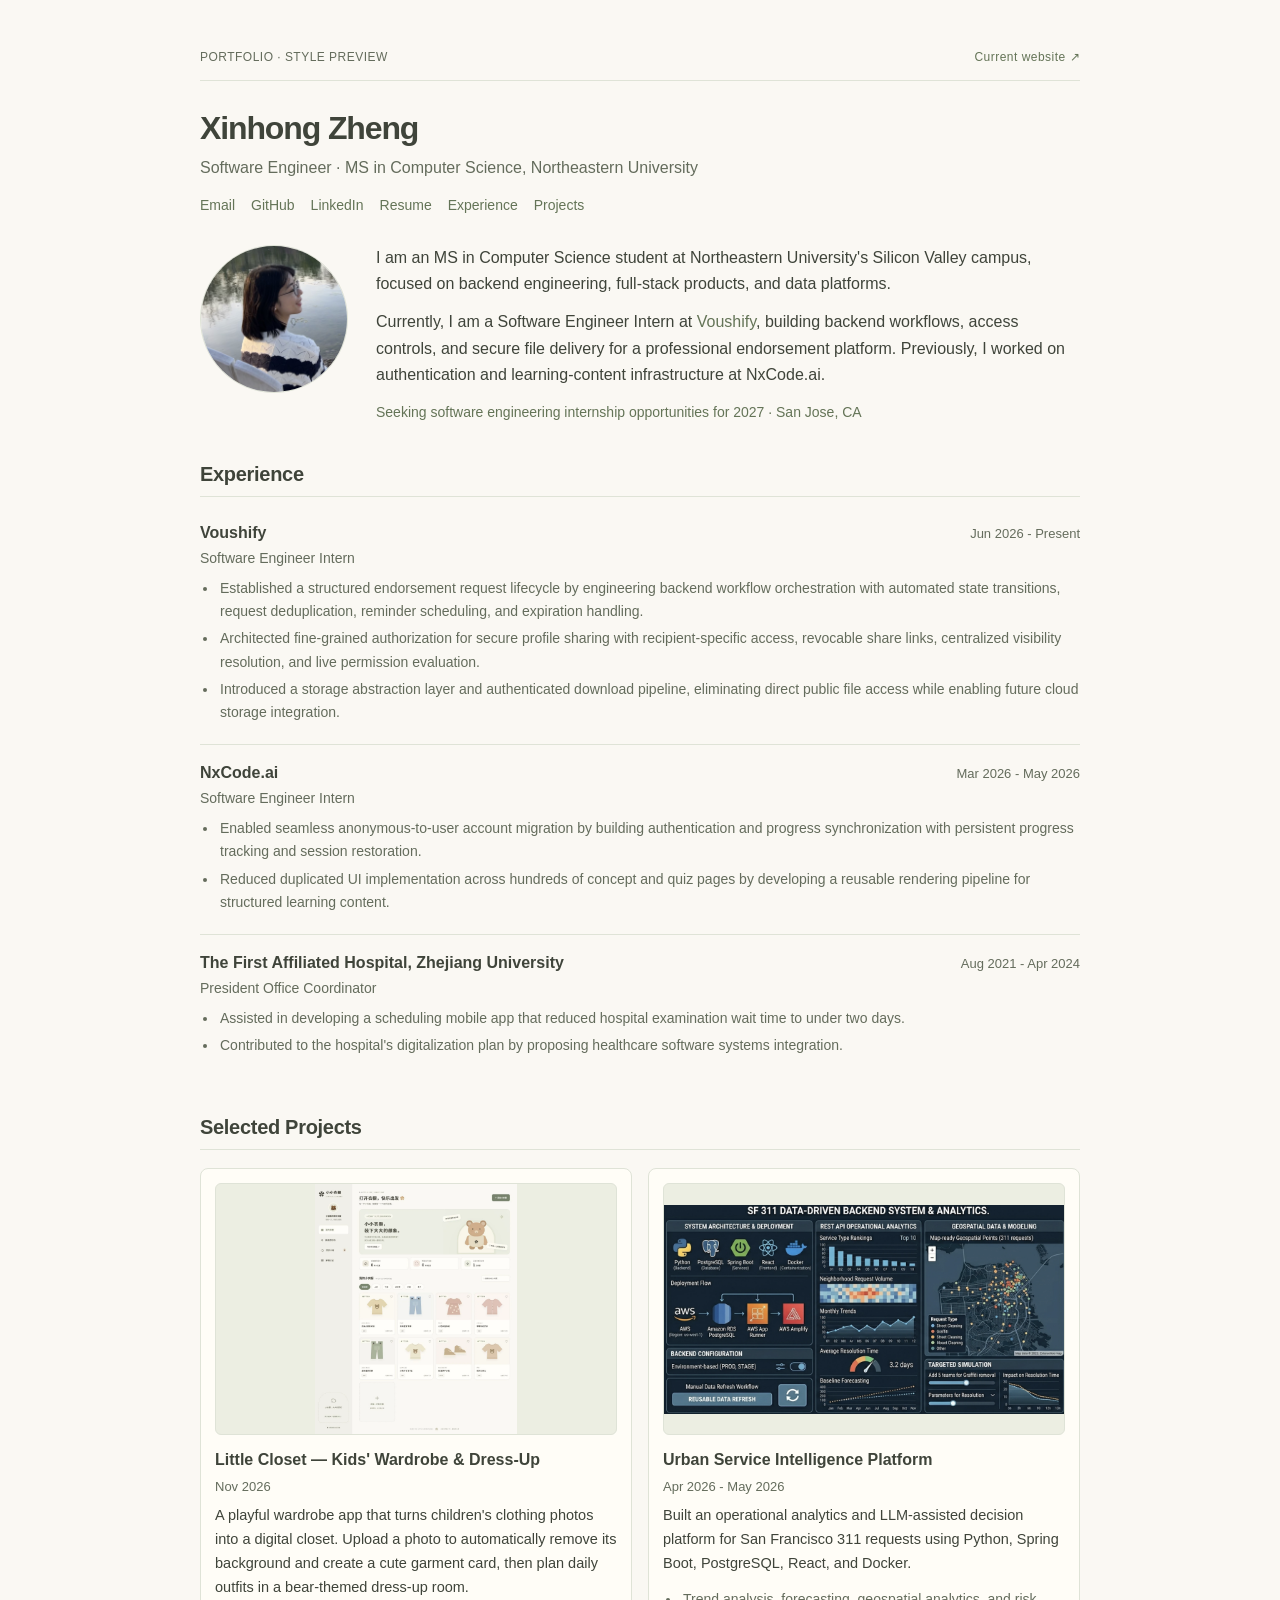
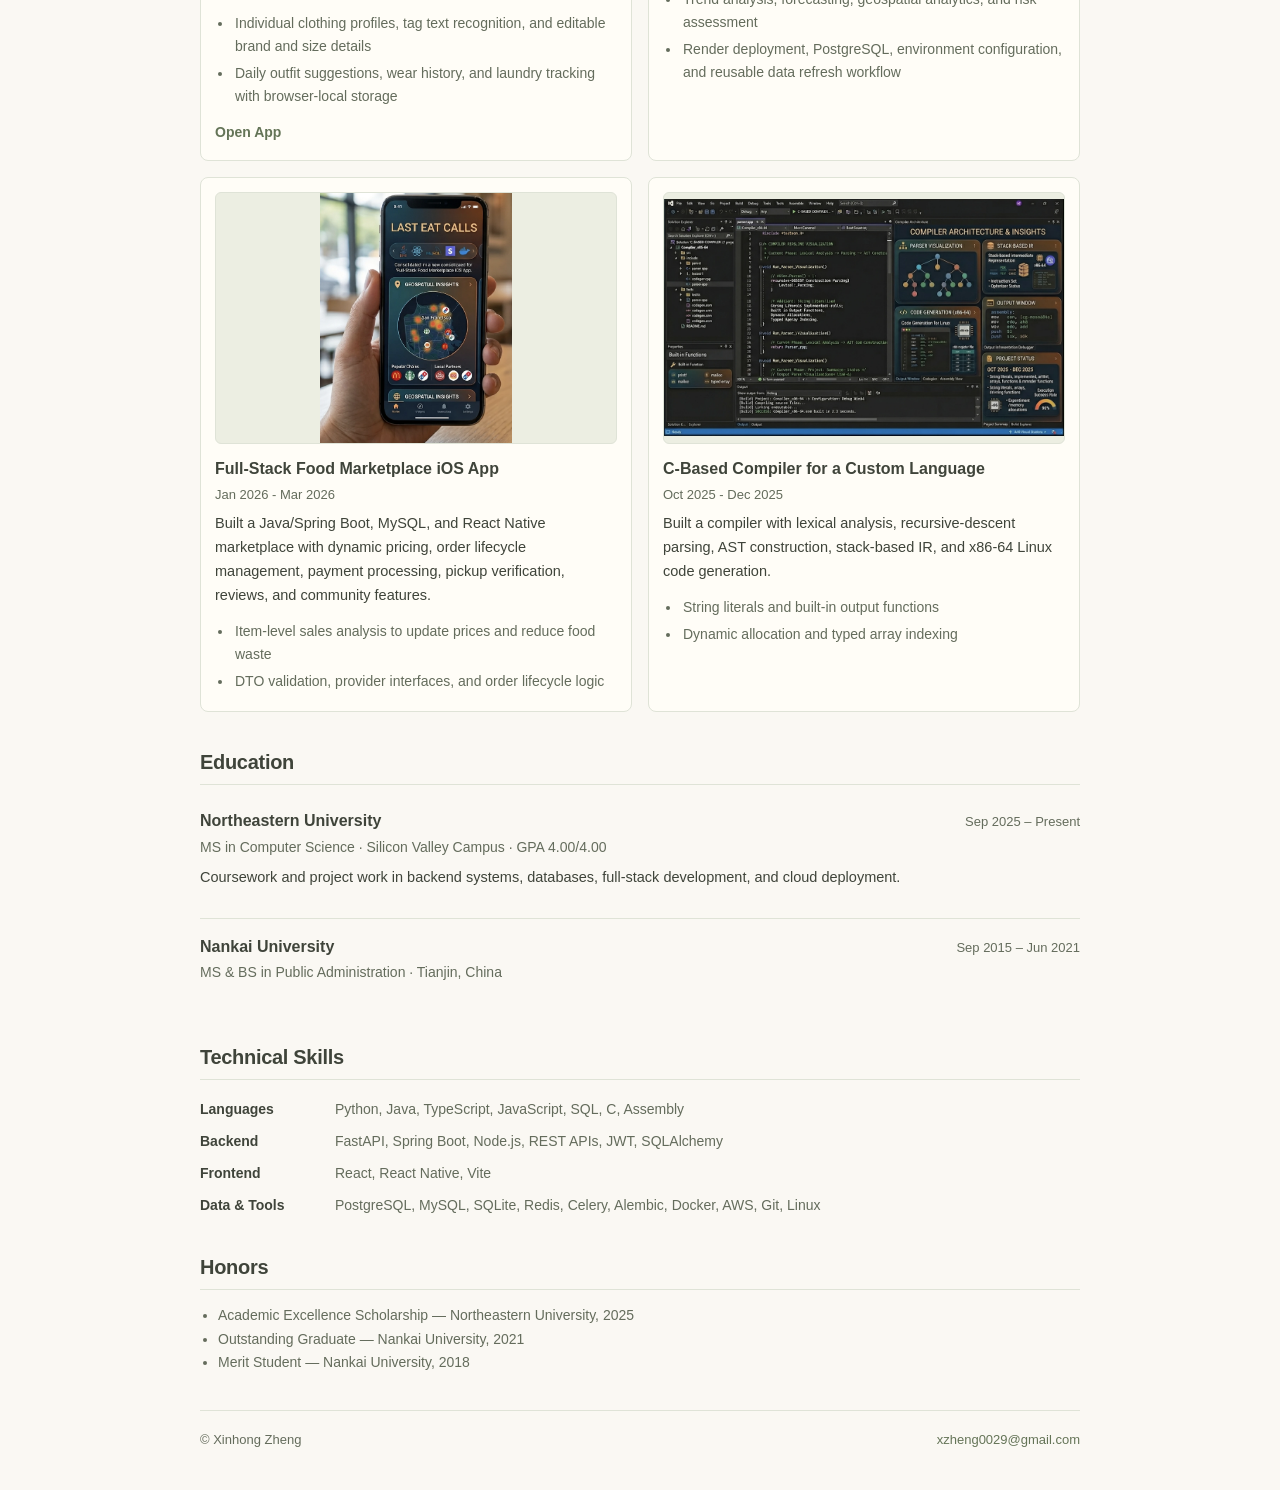
==== commit dd5821fe: "Give compact portfolio preview more room on desktop" ====
--- a/test.html
+++ b/test.html
@@ -1,6 +1,6 @@
 <!DOCTYPE html>
 
-<html lang="en"><head><meta charset="utf-8"/><meta content="width=device-width,initial-scale=1" name="viewport"/><meta content="noindex" name="robots"/><title>Xinhong Zheng | Compact Portfolio Preview</title><link href="styles/compact-preview.css?v=project-cards" rel="stylesheet"/></head><body><main class="wrap"><div class="preview"><span>PORTFOLIO · STYLE PREVIEW</span><a href="index.html">Current website ↗</a></div><header><h1>Xinhong Zheng</h1><p class="subtitle">Software Engineer · MS in Computer Science, Northeastern University</p><nav aria-label="Profile links" class="links"><a href="mailto:xzheng0029@gmail.com">Email</a><a href="https://github.com/Xinhong029">GitHub</a><a href="https://www.linkedin.com/in/xzheng0029/">LinkedIn</a><a href="resume.pdf">Resume</a><a href="#experience">Experience</a><a href="#projects">Projects</a></nav><div class="intro"><img alt="Xinhong Zheng by a lake" src="assets/profile-photo.jpg"/><div><p>I am an MS in Computer Science student at Northeastern University's Silicon Valley campus, focused on backend engineering, full-stack products, and data platforms.</p><p>Currently, I am a Software Engineer Intern at <a href="#experience">Voushify</a>, building backend workflows, access controls, and secure file delivery for a professional endorsement platform. Previously, I worked on authentication and learning-content infrastructure at NxCode.ai.</p><p class="availability">Seeking software engineering internship opportunities for 2027 · San Jose, CA</p></div></div></header><section id="experience"><h2>Experience</h2><article class="entry"><div class="entry-head"><h3>Voushify</h3><span class="date">Jun 2026 - Present</span></div><p class="role">Software Engineer Intern</p><ul>
+<html lang="en"><head><meta charset="utf-8"/><meta content="width=device-width,initial-scale=1" name="viewport"/><meta content="noindex" name="robots"/><title>Xinhong Zheng | Compact Portfolio Preview</title><link href="styles/compact-preview.css?v=wider-preview" rel="stylesheet"/></head><body><main class="wrap"><div class="preview"><span>PORTFOLIO · STYLE PREVIEW</span><a href="index.html">Current website ↗</a></div><header><h1>Xinhong Zheng</h1><p class="subtitle">Software Engineer · MS in Computer Science, Northeastern University</p><nav aria-label="Profile links" class="links"><a href="mailto:xzheng0029@gmail.com">Email</a><a href="https://github.com/Xinhong029">GitHub</a><a href="https://www.linkedin.com/in/xzheng0029/">LinkedIn</a><a href="resume.pdf">Resume</a><a href="#experience">Experience</a><a href="#projects">Projects</a></nav><div class="intro"><img alt="Xinhong Zheng by a lake" src="assets/profile-photo.jpg"/><div><p>I am an MS in Computer Science student at Northeastern University's Silicon Valley campus, focused on backend engineering, full-stack products, and data platforms.</p><p>Currently, I am a Software Engineer Intern at <a href="#experience">Voushify</a>, building backend workflows, access controls, and secure file delivery for a professional endorsement platform. Previously, I worked on authentication and learning-content infrastructure at NxCode.ai.</p><p class="availability">Seeking software engineering internship opportunities for 2027 · San Jose, CA</p></div></div></header><section id="experience"><h2>Experience</h2><article class="entry"><div class="entry-head"><h3>Voushify</h3><span class="date">Jun 2026 - Present</span></div><p class="role">Software Engineer Intern</p><ul>
 <li>Established a structured endorsement request lifecycle by engineering backend workflow orchestration with automated state transitions, request deduplication, reminder scheduling, and expiration handling.</li>
 <li>Architected fine-grained authorization for secure profile sharing with recipient-specific access, revocable share links, centralized visibility resolution, and live permission evaluation.</li>
 <li>Introduced a storage abstraction layer and authenticated download pipeline, eliminating direct public file access while enabling future cloud storage integration.</li>
--- a/styles/compact-preview.css
+++ b/styles/compact-preview.css
@@ -1,5 +1,5 @@
 
-:root{--bg:#faf8f3;--panel:#fffdf7;--ink:#3f443a;--muted:#646c5c;--green:#647457;--line:#dfe3d7;--soft:#eceee2}*{box-sizing:border-box}html{scroll-behavior:smooth;scroll-padding-top:24px}body{margin:0;background:var(--bg);color:var(--ink);font:16px/1.65 -apple-system,BlinkMacSystemFont,"Segoe UI",Roboto,Helvetica,Arial,sans-serif;-webkit-font-smoothing:antialiased}.wrap{max-width:848px;margin:0 auto;padding:48px 24px 40px}a{color:var(--green);text-decoration:none}a:hover{text-decoration:underline}a:focus-visible{outline:2px solid var(--green);outline-offset:4px}.preview{font-size:12px;letter-spacing:.04em;color:var(--muted);border-bottom:1px solid var(--line);padding-bottom:12px;margin-bottom:28px;display:flex;justify-content:space-between;gap:15px}h1{font-size:32px;line-height:1.2;letter-spacing:-.035em;margin:0 0 8px;font-weight:700}.subtitle{color:var(--muted);font-size:16px;margin:0 0 12px}.links{display:flex;flex-wrap:wrap;gap:7px 16px;font-size:14px}.intro{display:grid;grid-template-columns:148px 1fr;gap:28px;margin-top:28px;align-items:start}.intro img{width:148px;height:148px;border-radius:50%;object-fit:cover;object-position:center 52%;border:1px solid var(--line)}p{margin:0 0 12px}.intro p:last-child{margin:0}.availability{font-size:14px;color:var(--green)}section{margin-top:36px}h2{font-size:20px;line-height:1.4;letter-spacing:-.015em;margin:0 0 8px;padding-bottom:8px;border-bottom:1px solid var(--line)}h3{font-size:16px;line-height:1.45;margin:0;font-weight:650}.entry{padding:16px 0;border-bottom:1px solid var(--line)}.entry:last-child{border-bottom:0}.entry-head{display:flex;justify-content:space-between;align-items:baseline;gap:20px}.date{font-size:13px;color:var(--muted);white-space:nowrap}.role{font-size:14px;margin:3px 0 7px;color:var(--muted)}.entry p:not(.role){font-size:14.5px;margin-top:7px}.entry ul{padding-left:18px;margin:6px 0 0;font-size:14px;color:var(--muted)}.entry li{padding-left:2px;margin:4px 0}.project .ghost-btn{display:inline-block;font-size:14px;font-weight:600;margin-top:9px}.project .ghost-btn i{display:none}.skills{display:grid;grid-template-columns:115px 1fr;gap:9px 20px;font-size:14px;margin:18px 0 0}.skills dt{font-weight:600}.skills dd{margin:0;color:var(--muted)}.award-list{padding-left:18px;font-size:14px;color:var(--muted)}footer{border-top:1px solid var(--line);margin-top:36px;padding-top:18px;font-size:13px;color:var(--muted);display:flex;justify-content:space-between;gap:15px}@media(max-width:600px){.wrap{padding:26px 22px 32px}.intro{grid-template-columns:1fr;gap:20px}.intro img{width:112px;height:112px}.entry-head{display:block}.date{display:block;margin-top:3px}.skills{grid-template-columns:1fr;gap:3px}.skills dd{margin-bottom:9px}h1{font-size:29px}footer{flex-wrap:wrap}}
+:root{--bg:#faf8f3;--panel:#fffdf7;--ink:#3f443a;--muted:#646c5c;--green:#647457;--line:#dfe3d7;--soft:#eceee2}*{box-sizing:border-box}html{scroll-behavior:smooth;scroll-padding-top:24px}body{margin:0;background:var(--bg);color:var(--ink);font:16px/1.65 -apple-system,BlinkMacSystemFont,"Segoe UI",Roboto,Helvetica,Arial,sans-serif;-webkit-font-smoothing:antialiased}.wrap{max-width:928px;margin:0 auto;padding:48px 24px 40px}a{color:var(--green);text-decoration:none}a:hover{text-decoration:underline}a:focus-visible{outline:2px solid var(--green);outline-offset:4px}.preview{font-size:12px;letter-spacing:.04em;color:var(--muted);border-bottom:1px solid var(--line);padding-bottom:12px;margin-bottom:28px;display:flex;justify-content:space-between;gap:15px}h1{font-size:32px;line-height:1.2;letter-spacing:-.035em;margin:0 0 8px;font-weight:700}.subtitle{color:var(--muted);font-size:16px;margin:0 0 12px}.links{display:flex;flex-wrap:wrap;gap:7px 16px;font-size:14px}.intro{display:grid;grid-template-columns:148px 1fr;gap:28px;margin-top:28px;align-items:start}.intro img{width:148px;height:148px;border-radius:50%;object-fit:cover;object-position:center 52%;border:1px solid var(--line)}p{margin:0 0 12px}.intro p:last-child{margin:0}.availability{font-size:14px;color:var(--green)}section{margin-top:36px}h2{font-size:20px;line-height:1.4;letter-spacing:-.015em;margin:0 0 8px;padding-bottom:8px;border-bottom:1px solid var(--line)}h3{font-size:16px;line-height:1.45;margin:0;font-weight:650}.entry{padding:16px 0;border-bottom:1px solid var(--line)}.entry:last-child{border-bottom:0}.entry-head{display:flex;justify-content:space-between;align-items:baseline;gap:20px}.date{font-size:13px;color:var(--muted);white-space:nowrap}.role{font-size:14px;margin:3px 0 7px;color:var(--muted)}.entry p:not(.role){font-size:14.5px;margin-top:7px}.entry ul{padding-left:18px;margin:6px 0 0;font-size:14px;color:var(--muted)}.entry li{padding-left:2px;margin:4px 0}.project .ghost-btn{display:inline-block;font-size:14px;font-weight:600;margin-top:9px}.project .ghost-btn i{display:none}.skills{display:grid;grid-template-columns:115px 1fr;gap:9px 20px;font-size:14px;margin:18px 0 0}.skills dt{font-weight:600}.skills dd{margin:0;color:var(--muted)}.award-list{padding-left:18px;font-size:14px;color:var(--muted)}footer{border-top:1px solid var(--line);margin-top:36px;padding-top:18px;font-size:13px;color:var(--muted);display:flex;justify-content:space-between;gap:15px}@media(max-width:600px){.wrap{padding:26px 22px 32px}.intro{grid-template-columns:1fr;gap:20px}.intro img{width:112px;height:112px}.entry-head{display:block}.date{display:block;margin-top:3px}.skills{grid-template-columns:1fr;gap:3px}.skills dd{margin-bottom:9px}h1{font-size:29px}footer{flex-wrap:wrap}}
 
 /* Project gallery: full figures above compact descriptions. */
 .project-grid{display:grid;grid-template-columns:repeat(2,minmax(0,1fr));gap:16px;margin-top:18px}
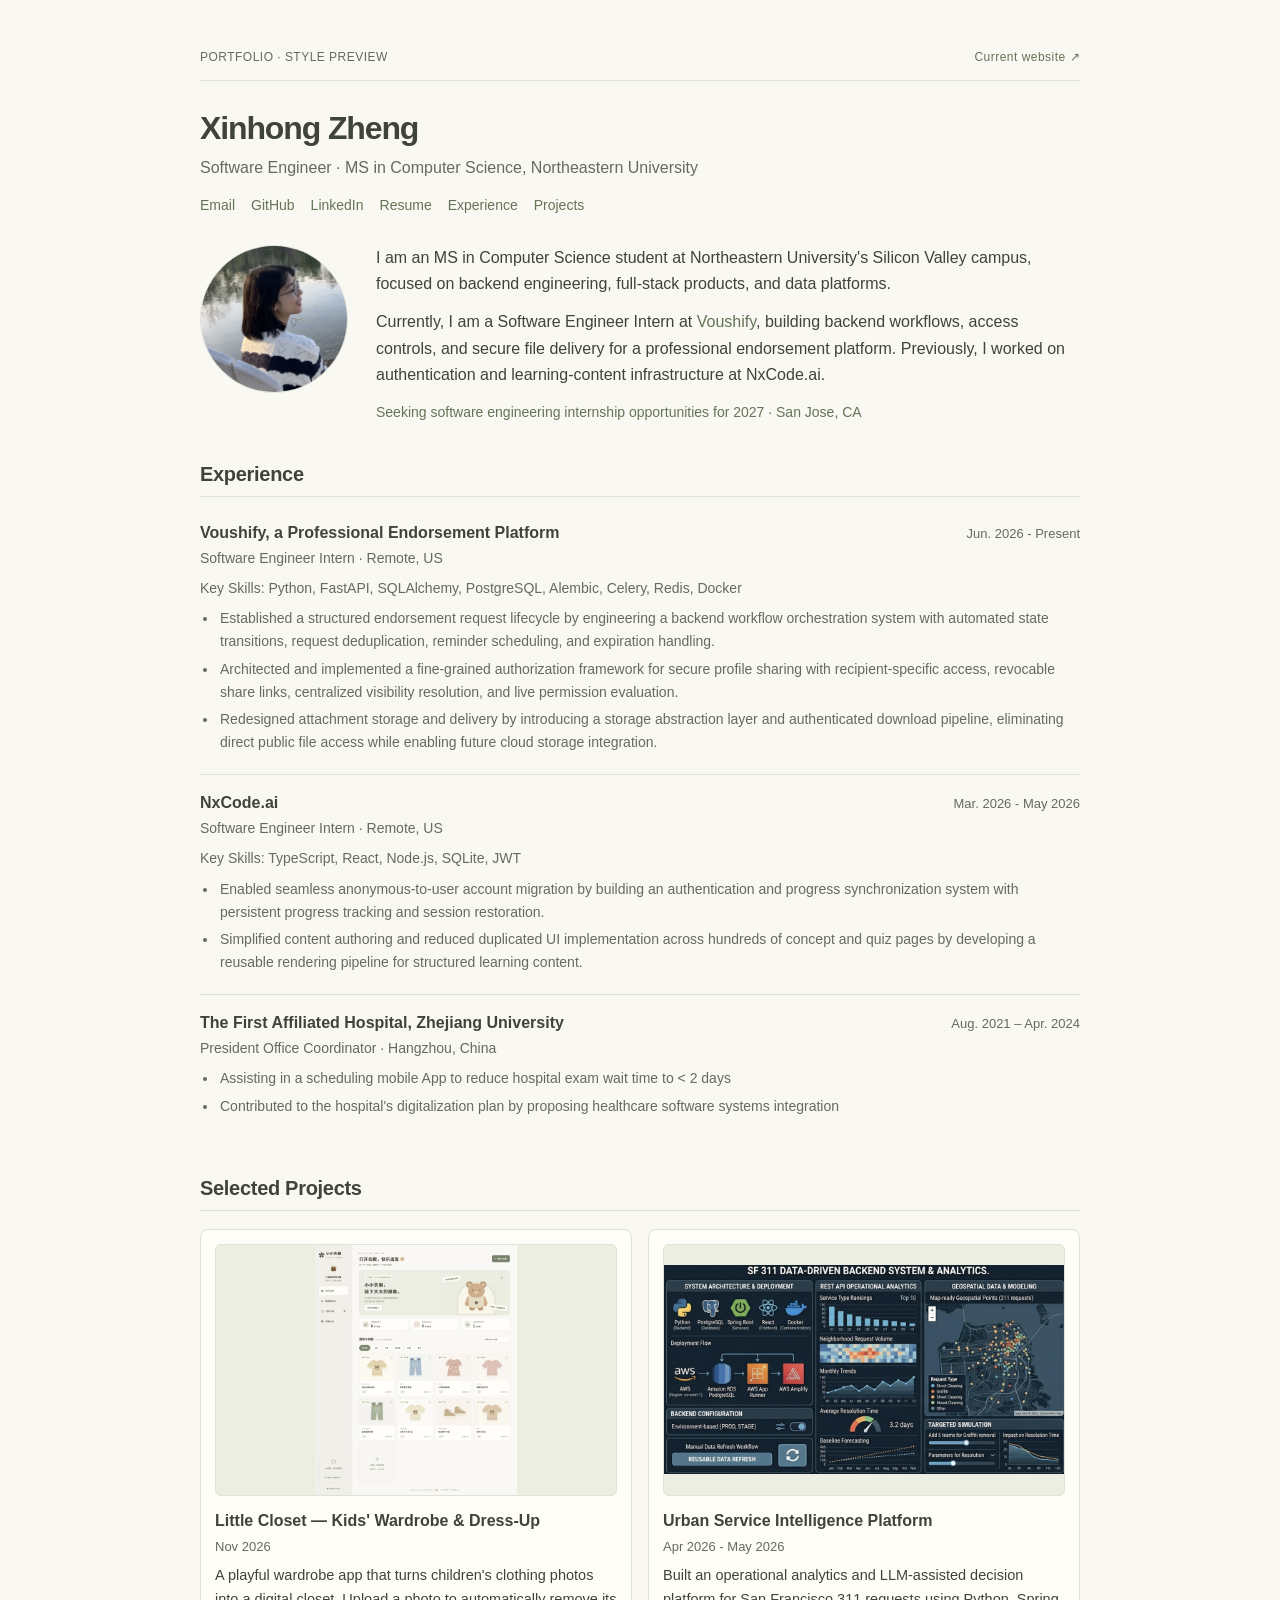
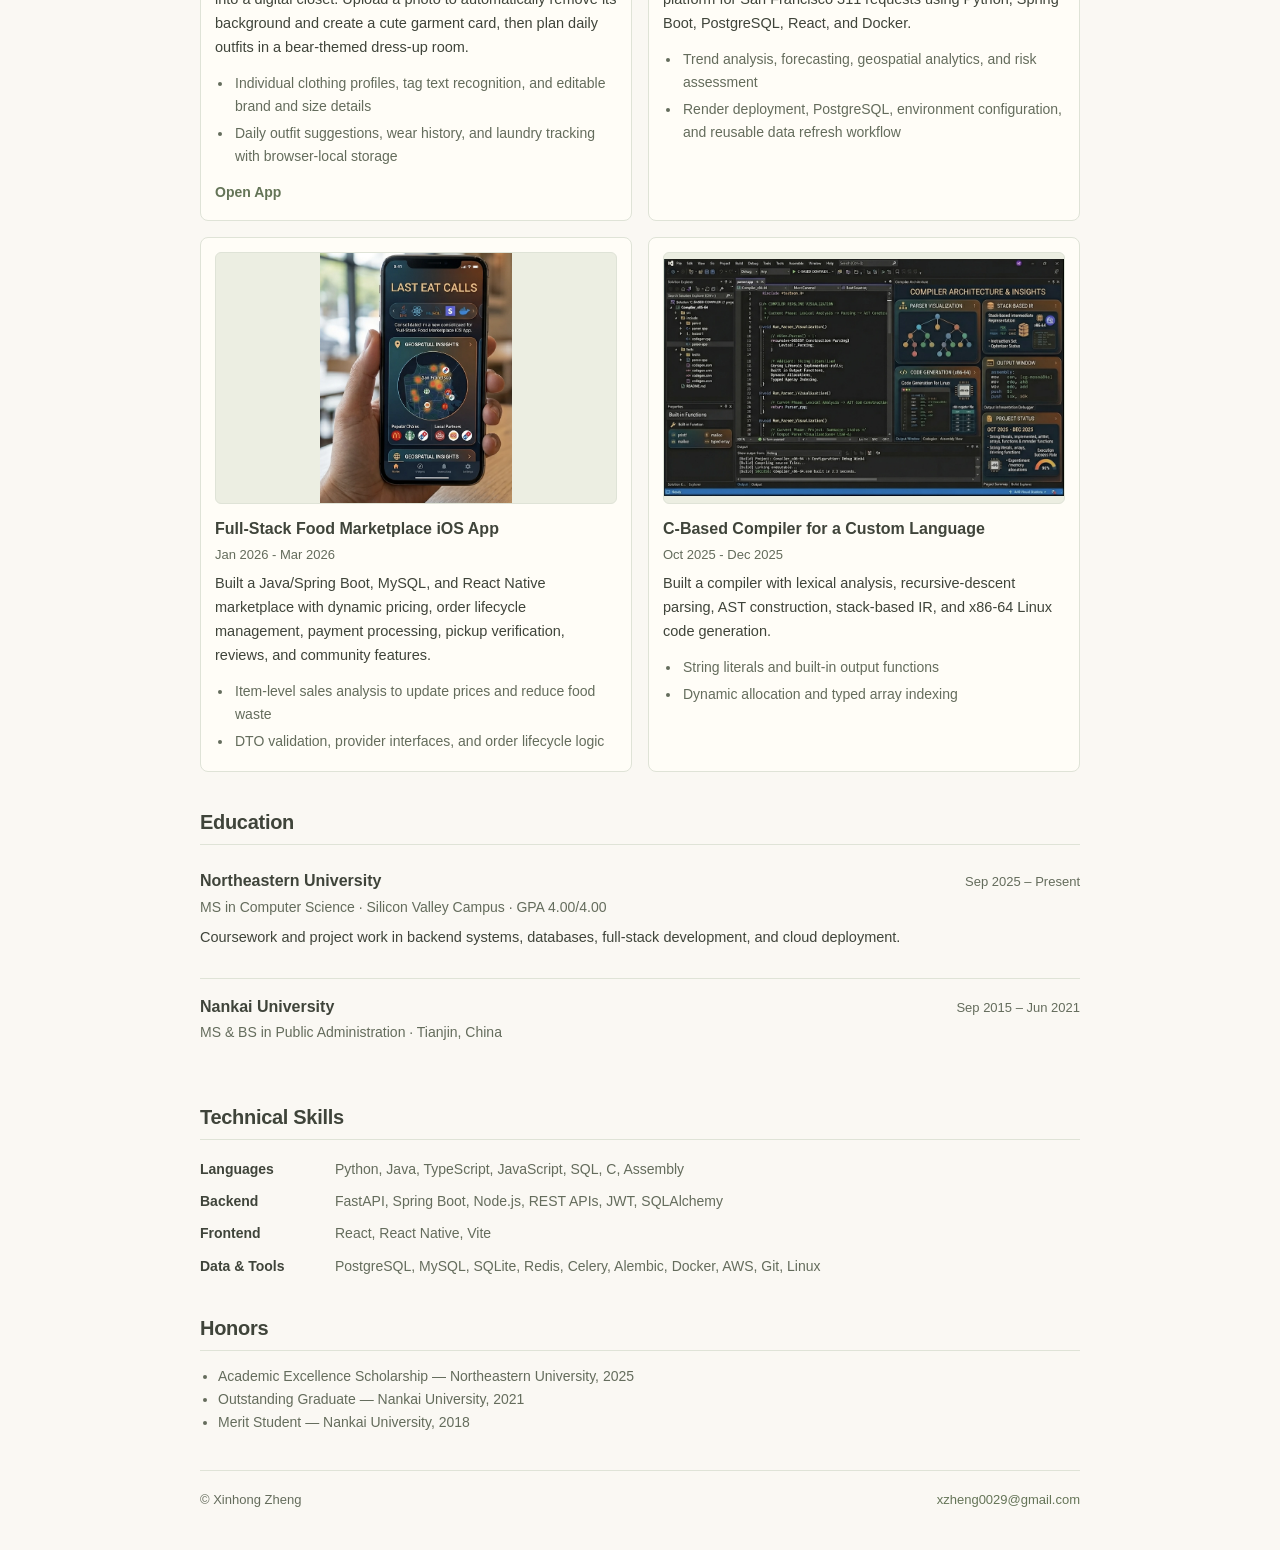
==== commit 2ae4fcab: "Match preview experience to published resume wording" ====
--- a/test.html
+++ b/test.html
@@ -1,16 +1,6 @@
 <!DOCTYPE html>
 
-<html lang="en"><head><meta charset="utf-8"/><meta content="width=device-width,initial-scale=1" name="viewport"/><meta content="noindex" name="robots"/><title>Xinhong Zheng | Compact Portfolio Preview</title><link href="styles/compact-preview.css?v=wider-preview" rel="stylesheet"/></head><body><main class="wrap"><div class="preview"><span>PORTFOLIO · STYLE PREVIEW</span><a href="index.html">Current website ↗</a></div><header><h1>Xinhong Zheng</h1><p class="subtitle">Software Engineer · MS in Computer Science, Northeastern University</p><nav aria-label="Profile links" class="links"><a href="mailto:xzheng0029@gmail.com">Email</a><a href="https://github.com/Xinhong029">GitHub</a><a href="https://www.linkedin.com/in/xzheng0029/">LinkedIn</a><a href="resume.pdf">Resume</a><a href="#experience">Experience</a><a href="#projects">Projects</a></nav><div class="intro"><img alt="Xinhong Zheng by a lake" src="assets/profile-photo.jpg"/><div><p>I am an MS in Computer Science student at Northeastern University's Silicon Valley campus, focused on backend engineering, full-stack products, and data platforms.</p><p>Currently, I am a Software Engineer Intern at <a href="#experience">Voushify</a>, building backend workflows, access controls, and secure file delivery for a professional endorsement platform. Previously, I worked on authentication and learning-content infrastructure at NxCode.ai.</p><p class="availability">Seeking software engineering internship opportunities for 2027 · San Jose, CA</p></div></div></header><section id="experience"><h2>Experience</h2><article class="entry"><div class="entry-head"><h3>Voushify</h3><span class="date">Jun 2026 - Present</span></div><p class="role">Software Engineer Intern</p><ul>
-<li>Established a structured endorsement request lifecycle by engineering backend workflow orchestration with automated state transitions, request deduplication, reminder scheduling, and expiration handling.</li>
-<li>Architected fine-grained authorization for secure profile sharing with recipient-specific access, revocable share links, centralized visibility resolution, and live permission evaluation.</li>
-<li>Introduced a storage abstraction layer and authenticated download pipeline, eliminating direct public file access while enabling future cloud storage integration.</li>
-</ul></article><article class="entry"><div class="entry-head"><h3>NxCode.ai</h3><span class="date">Mar 2026 - May 2026</span></div><p class="role">Software Engineer Intern</p><ul>
-<li>Enabled seamless anonymous-to-user account migration by building authentication and progress synchronization with persistent progress tracking and session restoration.</li>
-<li>Reduced duplicated UI implementation across hundreds of concept and quiz pages by developing a reusable rendering pipeline for structured learning content.</li>
-</ul></article><article class="entry"><div class="entry-head"><h3>The First Affiliated Hospital, Zhejiang University</h3><span class="date">Aug 2021 - Apr 2024</span></div><p class="role">President Office Coordinator</p><ul>
-<li>Assisted in developing a scheduling mobile app that reduced hospital examination wait time to under two days.</li>
-<li>Contributed to the hospital's digitalization plan by proposing healthcare software systems integration.</li>
-</ul></article></section><section id="projects"><h2>Selected Projects</h2><div class="project-grid"><article class="entry project"><figure class="project-image">
+<html lang="en"><head><meta charset="utf-8"/><meta content="width=device-width,initial-scale=1" name="viewport"/><meta content="noindex" name="robots"/><title>Xinhong Zheng | Compact Portfolio Preview</title><link href="styles/compact-preview.css?v=wider-preview" rel="stylesheet"/></head><body><main class="wrap"><div class="preview"><span>PORTFOLIO · STYLE PREVIEW</span><a href="index.html">Current website ↗</a></div><header><h1>Xinhong Zheng</h1><p class="subtitle">Software Engineer · MS in Computer Science, Northeastern University</p><nav aria-label="Profile links" class="links"><a href="mailto:xzheng0029@gmail.com">Email</a><a href="https://github.com/Xinhong029">GitHub</a><a href="https://www.linkedin.com/in/xzheng0029/">LinkedIn</a><a href="resume.pdf">Resume</a><a href="#experience">Experience</a><a href="#projects">Projects</a></nav><div class="intro"><img alt="Xinhong Zheng by a lake" src="assets/profile-photo.jpg"/><div><p>I am an MS in Computer Science student at Northeastern University's Silicon Valley campus, focused on backend engineering, full-stack products, and data platforms.</p><p>Currently, I am a Software Engineer Intern at <a href="#experience">Voushify</a>, building backend workflows, access controls, and secure file delivery for a professional endorsement platform. Previously, I worked on authentication and learning-content infrastructure at NxCode.ai.</p><p class="availability">Seeking software engineering internship opportunities for 2027 · San Jose, CA</p></div></div></header><section id="experience"><h2>Experience</h2><article class="entry"><div class="entry-head"><h3>Voushify, a Professional Endorsement Platform</h3><span class="date">Jun. 2026 - Present</span></div><p class="role">Software Engineer Intern · Remote, US</p><p class="role">Key Skills: Python, FastAPI, SQLAlchemy, PostgreSQL, Alembic, Celery, Redis, Docker</p><ul><li>Established a structured endorsement request lifecycle by engineering a backend workflow orchestration system with automated state transitions, request deduplication, reminder scheduling, and expiration handling.</li><li>Architected and implemented a fine-grained authorization framework for secure profile sharing with recipient-specific access, revocable share links, centralized visibility resolution, and live permission evaluation.</li><li>Redesigned attachment storage and delivery by introducing a storage abstraction layer and authenticated download pipeline, eliminating direct public file access while enabling future cloud storage integration.</li></ul></article><article class="entry"><div class="entry-head"><h3>NxCode.ai</h3><span class="date">Mar. 2026 - May 2026</span></div><p class="role">Software Engineer Intern · Remote, US</p><p class="role">Key Skills: TypeScript, React, Node.js, SQLite, JWT</p><ul><li>Enabled seamless anonymous-to-user account migration by building an authentication and progress synchronization system with persistent progress tracking and session restoration.</li><li>Simplified content authoring and reduced duplicated UI implementation across hundreds of concept and quiz pages by developing a reusable rendering pipeline for structured learning content.</li></ul></article><article class="entry"><div class="entry-head"><h3>The First Affiliated Hospital, Zhejiang University</h3><span class="date">Aug. 2021 – Apr. 2024</span></div><p class="role">President Office Coordinator · Hangzhou, China</p><ul><li>Assisting in a scheduling mobile App to reduce hospital exam wait time to &lt; 2 days</li><li>Contributed to the hospital's digitalization plan by proposing healthcare software systems integration</li></ul></article></section><section id="projects"><h2>Selected Projects</h2><div class="project-grid"><article class="entry project"><figure class="project-image">
 
 <a aria-label="Open full-size figure for Little Closet — Kids' Wardrobe &amp; Dress-Up (new tab)" href="assets/project-figures/little-closet.webp" rel="noopener" target="_blank"><img alt="Little Closet children's wardrobe app with a playful bear dress-up room and clothing collection" loading="lazy" src="assets/project-figures/little-closet.webp"/></a></figure><div class="project-description"><div class="entry-head"><h3>Little Closet — Kids' Wardrobe &amp; Dress-Up</h3><span class="date">Nov 2026</span></div><p>A playful wardrobe app that turns children's clothing photos into
               a digital closet. Upload a photo to automatically remove its
